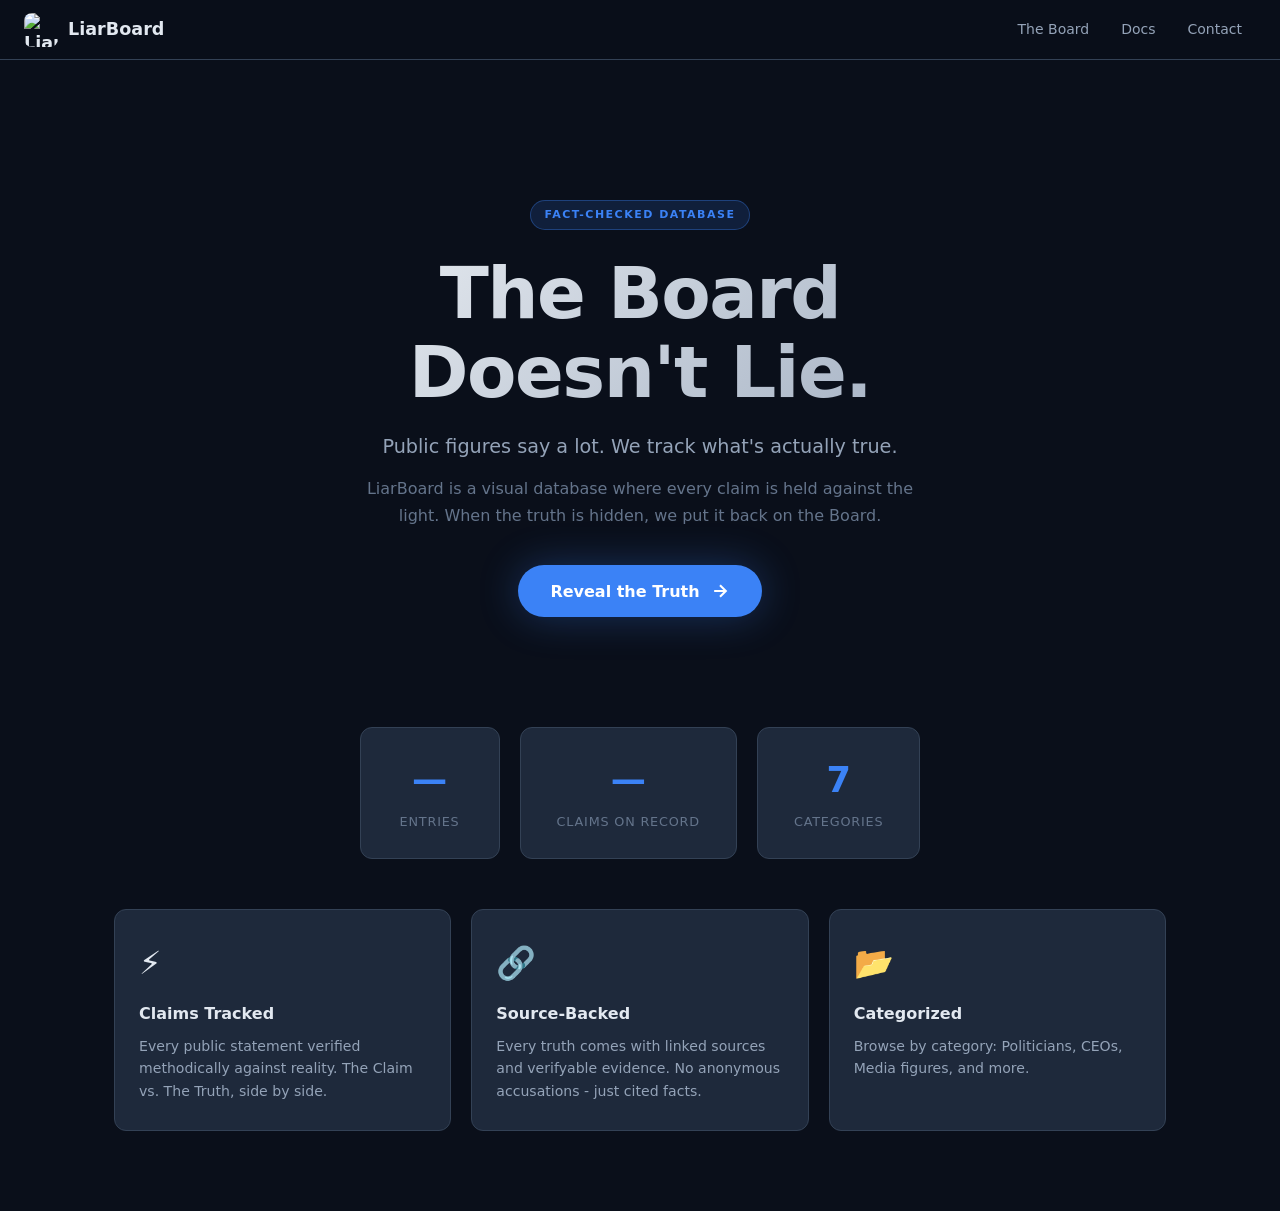
==== index.html @ 8bae12b0 "Fix email typo in contact page subtitle" ====
<!DOCTYPE html>
<html lang="en">
<head>
  <meta charset="UTF-8">
  <meta name="viewport" content="width=device-width, initial-scale=1.0">

  <!-- Primary SEO -->
  <title>LiarBoard | Public Figures, Tracked Claims</title>
  <meta name="description" content="Public figures say a lot; we track what's actually true. LiarBoard is a visual database where every claim is held against the light. When the truth is hidden, we put it back on the Board.">
  <meta name="keywords" content="LiarBoard, fact-check, claims, public figures, truth, debunked, verified">
  <meta name="author" content="LiarBoard">

  <!-- Open Graph -->
  <meta property="og:type" content="website">
  <meta property="og:url" content="https://liarboard.pages.dev">
  <meta property="og:title" content="LiarBoard | Public Figures, Tracked Claims">
  <meta property="og:description" content="Public figures say a lot; we track what's actually true. LiarBoard is a visual database where every claim is held against the light.">
  <meta property="og:image" content="https://wrtzeypczqoqnzgqiksx.supabase.co/storage/v1/object/public/IMAGES/anon.jpeg">

  <!-- Twitter -->
  <meta property="twitter:card" content="summary_large_image">
  <meta property="twitter:url" content="https://liarboard.pages.dev">
  <meta property="twitter:title" content="LiarBoard | Public Figures, Tracked Claims">
  <meta property="twitter:description" content="Public figures say a lot; we track what's actually true. When the truth is hidden, we put it back on the Board.">
  <meta property="twitter:image" content="https://wrtzeypczqoqnzgqiksx.supabase.co/storage/v1/object/public/IMAGES/anon.jpeg">

  <!-- Favicon -->
  <link rel="icon" type="image/jpeg" href="https://wrtzeypczqoqnzgqiksx.supabase.co/storage/v1/object/public/IMAGES/anon.jpeg">

  <!-- PWA manifest -->
  <link rel="manifest" href="/manifest.json">
  <meta name="theme-color" content="#0f172a">

  <!-- Preconnect to image CDN for faster loads -->
  <link rel="preconnect" href="https://wrtzeypczqoqnzgqiksx.supabase.co">

  <link rel="stylesheet" href="/styles/app.css">
</head>
<body>

  <!-- ── NAVBAR (always visible) ──────────────────────────────────────────── -->
  <nav class="navbar" id="navbar">
    <a href="#/" class="nav-logo" aria-label="LiarBoard home">
      <img src="https://wrtzeypczqoqnzgqiksx.supabase.co/storage/v1/object/public/IMAGES/anon.jpeg" alt="LiarBoard">
      <span>LiarBoard</span>
    </a>
    <div class="nav-links">
      <a href="#/board" class="nav-link">The Board</a>
      <a href="#/docs" class="nav-link">Docs</a>
      <a href="#/contact" class="nav-link">Contact</a>
    </div>
    <button class="nav-hamburger" id="navHamburger" aria-label="Menu">☰</button>
  </nav>

  <!-- Mobile nav drawer -->
  <div class="nav-drawer" id="navDrawer">
    <a href="#/board" class="drawer-link">The Board</a>
    <a href="#/docs" class="drawer-link">Docs</a>
    <a href="#/contact" class="drawer-link">Contact</a>
  </div>

  <!-- ── BREADCRUMB BAR (shown on board + category + person pages) ────────── -->
  <div class="breadcrumb-bar" id="breadcrumbBar" aria-label="Breadcrumb"></div>

  <!-- ── MAIN SPA VIEWPORT ────────────────────────────────────────────────── -->
  <main id="app"></main>

  <!-- ── PAGE TEMPLATES (hidden, cloned by router) ────────────────────────── -->

  <!-- LANDING PAGE -->
  <template id="tpl-landing">
    <section class="landing">
      <div class="landing-hero">
        <div class="landing-badge">FACT-CHECKED DATABASE</div>
        <h1 class="landing-title">The Board <br>Doesn't Lie.</h1>
        <p class="landing-sub">Public figures say a lot. We track what's actually true.</p>
        <p class="landing-desc">LiarBoard is a visual database where every claim is held against the light. When the truth is hidden, we put it back on the Board.</p>
        <button class="cta-btn" id="ctaReveal">
          <span>Reveal the Truth</span>
          <svg width="20" height="20" viewBox="0 0 24 24" fill="none" stroke="currentColor" stroke-width="2.5"><path d="M5 12h14M12 5l7 7-7 7"/></svg>
        </button>
      </div>
      <div class="landing-stats" id="landingStats">
        <div class="stat-card"><span class="stat-num" id="statTotal">—</span><span class="stat-label">Entries</span></div>
        <div class="stat-card"><span class="stat-num" id="statDebunked">—</span><span class="stat-label">Claims on Record</span></div>
        <div class="stat-card"><span class="stat-num" id="statClasses">7</span><span class="stat-label">Categories</span></div>
      </div>
      <div class="landing-features">
        <div class="feature-card">
          <div class="feature-icon">⚡</div>
          <h3>Claims Tracked</h3>
          <p>Every public statement verified methodically against reality. The Claim vs. The Truth, side by side.</p>
        </div>
        <div class="feature-card">
          <div class="feature-icon">🔗</div>
          <h3>Source-Backed</h3>
          <p>Every truth comes with linked sources and verifyable evidence. No anonymous accusations - just cited facts.</p>
        </div>
        <div class="feature-card">
          <div class="feature-icon">📂</div>
          <h3>Categorized</h3>
          <p>Browse by category: Politicians, CEOs, Media figures, and more.</p>
        </div>
      </div>
    </section>
  </template>

  <!-- BOARD (category picker) -->
  <template id="tpl-board">
    <section class="board-page">
      <header class="page-header">
        <h1>Choose a Category</h1>
        <p>Select a category to browse entries. Each category is loaded and cached independently to maximize performance and efficiency.</p>
      </header>
      <div class="category-grid" id="categoryGrid">
        <!-- Injected by router -->
      </div>
    </section>
  </template>

  <!-- CATEGORY LIST PAGE -->
  <template id="tpl-category">
    <section class="category-page">
      <header class="page-header">
        <h1 id="catPageTitle"></h1>
        <div class="cat-toolbar">
          <input type="text" id="catSearch" placeholder="Search by name…" aria-label="Search">
          <select id="catSort" aria-label="Sort order">
            <option value="newest">Newest Added</option>
            <option value="oldest">Oldest Added</option>
            <option value="lvlHigh">Highest Level</option>
            <option value="lvlLow">Lowest Level</option>
            <option value="mostDebunked">Most Debunked</option>
            <option value="recentCorrect">Recently Corrected</option>
          </select>
        </div>
      </header>
      <div class="people-list" id="peopleList"></div>
      <div id="loadMoreWrapper" style="text-align:center;padding:30px 0;display:none">
        <button class="load-more-btn" id="loadMoreBtn">Load More</button>
      </div>
    </section>
  </template>

  <!-- PERSON DETAIL PAGE -->
  <template id="tpl-person">
    <article class="person-page" id="personPage">
      <!-- Injected by router -->
    </article>
  </template>

  <!-- DOCS PAGE -->
  <template id="tpl-docs">
    <section class="docs-page">
      <h1 class="page-title">Documentation</h1>
      <p class="page-subtitle">Terms of Service, Privacy Policy, Roadmap, instructions, and other information for LiarBoard.</p>

      <details class="doc-section">
        <summary>Important Note</summary>
        <div class="doc-content">
          <p><strong>Current Status:</strong> LiarBoard is extremely new, currently in active development and is beta. Right now, there are not many entries on the Board | this will change soon. We are currently running on extremely limited resources. Although not likely, LiarBoard and it's resources could become unavailable at any time for any reason. If the site and/or it's resources become inactive please be understanding and know that we are working hard to fix it. During to the nature of our current development, information may be subject to change with/or without notification. Because we are extremely new and don't have loads of money and resources like large established sites or companies, any support you give us is invaluable. You can contact us any time at liarboard.buisness@gmail.com. If you have any suggestions, recommendations, reviews or any feedback please email us, it helps so much. While we are currently extremely small, we have plans to eventually track claims and truths of nearly every public figure and be a widely-known, reliable and accurate source of truth. You can also donate if you want to, and any amount would be super helpful to us. 
          <strong>Regards to public honesty:</strong>
          We don't track personal info. We, LiarBoard, also don't track users/visitors personal or public info. We believe everyone has a right to privacy/anonymity, but when making the decision to lie to large groups of people/public then that must be addressed. And so, anything a public figure says to the public that is false, is grounds to be added to the site. You can be private and even anonymous, or you can be public, there is really no in between.
          </p>
        </div>
      </details>

      <details class="doc-section">
        <summary>Policies and Standards</summary>
        <div class="doc-content">
          <p><strong>10Check Policy:</strong>
          Some people double check things, or triple check - some just don't even recheck. We at LiarBoard, however, are extremely methodical, precise, and above all, committed to always providing the absolute, unquestionable truth that is 100% accurate down to the finest detail. One of the many policies we follow to ensure these standards are met is our 10Check Policy. Henceforth, anywhere we, LiarBoard, specifically mention 10Check Policy was used during the creation, deletion, modification/alteration, and/or any other actions taken for any type of data/service, - is defined, unless otherwise stated, simply as a policy/standard to ensure accuracy by re-checking and re-verifying something a minimum of 10 times to ensure accuracy. Even if 10Check is not explicitly stated for something, we still verify and check everything that we post multiple times, and 10Check still could have been used even if not mentioned. 
          </p>

          <p><strong>Board Research Process:</strong>
          The Board Research Queue covers every one already in the database, as well as people that are being prepared to add. Anyone added to the Board Research Queue stays in it to continue being updated and added to over time. When researching, we gather up a large amount of public information regarding each person. We cross-reference a minimum of 5 reputable sources. Every little bit of information we gather, as well as all sources, etc, is 10Checked individually. This information is then organized by date, formatted, and then written up into a report that is then added to our database. You can then see a large list of false claims/lies each person has made that we have currently documented, along with the truth with more info being added to each person as we continue to audit people.</p>
        </div>
      </details>
      
      <details class="doc-section">
        <summary>How to Use</summary>
        <div class="doc-content">
          <p><strong>Browsing:</strong> From the Board, pick a category. Each category page shows all entries of people in that category. Click any entry to see full details - the claim, the verified truth, and all sources.</p>
          <p><strong>Sorting &amp; Searching:</strong> Use the search bar or sort options on any category page to narrow results. "Most Debunked" surfaces the most active fact-check entries.</p>
          <p><strong>Submission Requests:</strong> Use the Contact page to generate a formatted request to add or remove a person from the Board. Copy and email it to our admin at <strong>liarboard.buisness@gmail.com</strong>. Removals must include who you are, your relation to the subject, your reason, jurisdiction, and what authority you have, if any, to make such a request.</p>
          <p><strong>Note:</strong> All entries are reviewed manually and go through a rigourous researched process outlined in our Policies and Standards. Changes takes lots of time. Donors get priority placing for request reviews. Donors do not, however, get reduced research time taken for each person, as revealing the absolute and definite truth to the Board and all users is always placed at the highest standard and that standard cannot be reduced with money. Board Entry Data is reviewed carefully, and methodically, as well as 10Checked.</p>
        </div>
      </details>
      <details class="doc-section">
        <summary>Privacy &amp; Terms</summary>
        <div class="doc-content">
          <p><strong>Privacy Policy:</strong><br> LiarBoard does not store your personal data, cookies or IP for marketing or any other reason. Unless explicity stated for something unique, no user information whatsoever will be stored or viewable by anyone at LiarBoard. This does not cover individual affiliate sites or entities. Your public IP is tracked by our backend live (not stored) on Cloudflare's network (not viewable by anyone at LiarBoard), solely to enforce rate limits, protect our resources, and most importantly to ensure the experience of our legitimate visitors/user's is safe, private, secure, comfortable, facilitating, reliable, and accurately informative. We only store the public profile entry data visible to user's on the Board: names, bios, images, claims, truths, and sources. Removal requests and Add Requests are processed off site manually through email. During Email interactions, email providers or other entities, may have their own policies/handling that may differ from the way we like to do things, however, this is standard when sending and recieving email.</p><br>
          <p><strong>Terms of Service:</strong><br> By using this site, you agree to all Terms of Service set by us, LiarBoard. By using this site you also agree not to request entries with the intent to harass. Instead, the purpose of this site is simply to make sure people know what the truth is. All entries you request to be added or removed will be either approved or denied at our discretion. LiarBoard and affiliated entities are hereby voided from responsibility or penalty - legal, moral, ethical or otherwise. All entries serve the purpose of public honesty, and not harassment. We reserve the right to deny or remove any entry at our discretion.</p><br>
          <p>
          <strong>No Legal Authority:</strong><br>
          If a removal request is submitted by an entity or party with no legal authority or jurisdiction to initiate a requirement to remove, we may not remove the person or person's from the database if we believe the person or person's requested to be removed still has outstanding false claims that enough people are not aware of, or if we believe the request was submitted out of bias, negligence, ignorance, etc. If there is not legal authority for the request, we may still remove it out of respect though depending on if these factors are met: if we believe enough people are aware of the truth, the person did not make the false claim out of malice or with intent to harm, is in overall good standing as a public figure, and the data being retained is unnecessarily effecting the person or person's and/or there family's well being, safety, and/or livelyhood to an unnecessary extent. We do have morals, we know that everyone makes mistakes, and we understand that some people may even make a false claim unintentionally, therefore the purpose of information provided is not to harass or draw conclusions about a person, but simply to provide people with the undeniable and unbiased facts so that they do not believe something that is incorrect. We believe that making claims publicly i.e. to a large group of people does carry more weight though and an attempt, at least, should be made by the public individual to check the accuracy of what they're saying, and if they realize they made a false claim they should own it and just tell people they messed up, which is completely normal and it would be abnormal if someone didn't make mistakes. This is why they're must be a valid reason to remove someone from the Board.
          </p><br>
          <p>
          <strong>Entities/Parties holding Legal authority and jurisdiction:</strong><br>
           If a removal request or any other request is made by an entity/party containing/invoking legal credentials, authority, and/or threatening Legal ramifications, we are void from any legal penalties and/or any court-ordered penalty and do not wish to have such issues. If you are an entity/party with authority please just contact our administration at liarboard.buisness@gmail.com and we will do our absolute best to accommodate and take immediate action on any request you have, and make sure that you are provided with any information or resources that you may need. As stated before, our goal is not to harass or otherwise, but simply to speak the truth, nothing else. We do not wish to cause any legal issues, so please allow us to resolve any issues you may have without ramification to LiarBoard. You do not have to invoke any legal penalties on us, we conform to all applicable law and regulations, and if you, a legal entity or a party bearing a legal entity need us to make any changes just tell us and we will.</p>
        </div>
      </details>

      <details class="doc-section">
        <summary>Roadmap</summary>
        <div class="doc-content">
          <p>✅ Phase 1: Initial Board Launch</p>
          <p>✅ Phase 2: Image Carousel</p>
          <p>✅ Phase 3: Claim vs. Truth Toggle with Sources</p>
          <p>✅ Phase 4: Most Debunked / Recently Corrected Filters</p>
          <p>✅ Phase 5: SPA with Category Pages &amp; Person Detail Pages</p>
          <p>🔜 Phase 6: Full overall stat page of all different types of LiarBoard stats</p>
          <p>🔜 Phase 7: Full Transparent community chat service for everyone to see.</p>
          <p>🔜 Phase 8: System Upgrades</p>
          <p>🔜 Phase 9: Backend Optimizations</p>
          <p>🔜 Phase 10: General Improvements</p>
          <p>🔜 Phase 11: Massive Upgrades | included improvements/upgrades to be revealed closer to release time.</p>
        </div>
      </details>

      <details class="doc-section">
        <summary>Support the Project</summary>
        <div class="doc-content">
          <p>Keeping LiarBoard running takes time, money, and resources. If you find it useful, helpful, enjoy it, or would like to help reveal more truth to more users, consider donating, as we have very little resources to work with. We don't even have a built-in payment system yet - please email the admin to arrange donations, we apologize for this inconvenience and are working hard to fix it. Sharing the site is also a great way to help. Make sure to tell people about us, please! (:</p>
        </div>
      </details>
    </section>
  </template>

  <!-- CONTACT PAGE -->
  <template id="tpl-contact">
    <section class="contact-page">
      <h1 class="page-title">Contribute to the Board</h1>
      <p class="page-subtitle">Request adding or removing people from LiarBoard. Or email us directly at <strong>liarboard.buisness@gmail.com</strong>. You can email us using this email for any questions you have, etc, or otherwise. Do not hesitate to contact us for anything! We value our users and think of them more than just users. Users to us are more like guests or just people in our homes, therefore we will treat you as such, and to our best to help you with whatever you may need help with.</p>

      <details class="doc-section" open>
        <summary>Request New People To Add</summary>
        <div class="doc-content">
          <p>Enter full names of the people to request they be added. Max 50 characters each.</p>
          <div id="addListContainer">
            <div class="name-entry"><input type="text" placeholder="First and last name and, if necessary, provide middle" class="name-input" maxlength="50"></div>
          </div>
          <div class="btn-row">
            <button type="button" class="btn-outline" onclick="LB.contact.addInput('addListContainer')">+ Add Another</button>
            <button type="button" class="btn-green" onclick="LB.contact.generateList('ADD')">Generate Add Request</button>
          </div>
        </div>
      </details>

      <details class="doc-section">
        <summary>Request Person Removal</summary>
        <div class="doc-content">
          <p>Enter names to request removal from the Board.</p>
          <div id="removeListContainer">
            <div class="name-entry"><input type="text" placeholder="Full Name" class="name-input" maxlength="50"></div>
          </div>
          <div class="btn-row">
            <button type="button" class="btn-outline" onclick="LB.contact.addInput('removeListContainer')">+ Add Another</button>
            <button type="button" class="btn-red" onclick="LB.contact.generateList('REMOVE')">Generate Removal Request</button>
          </div>
        </div>
      </details>

      <div id="contactResult" style="display:none;margin-top:24px">
        <p>Copy this and email to: <strong>liarboard.business@gmail.com</strong></p>
        <textarea id="contactOutput" readonly class="output-box"></textarea>
        <button type="button" class="btn-outline" id="copyResultBtn" style="margin-top:12px">Copy to Clipboard</button>
      </div>
    </section>
  </template>

  <!-- 404 PAGE -->
  <template id="tpl-404">
    <section class="not-found">
      <h1>404</h1>
      <p>This page doesn't exist on the Board or there's been an error. If you believe there's been a mistake, please contact us.</p>
      <a href="#/" class="btn-primary">← Back to Home</a>
    </section>
  </template>

  <script src="/js/app.js"></script>
</body>
</html>
---- styles/app.css ----
/* ── Reset & Tokens ──────────────────────────────────────────────────────── */
*, *::before, *::after { box-sizing: border-box; margin: 0; padding: 0; }

:root {
  --bg:        #0a0f1a;
  --surface:   #0f172a;
  --card:      #1e293b;
  --border:    #334155;
  --border2:   #475569;
  --text:      #e2e8f0;
  --muted:     #94a3b8;
  --dim:       #64748b;
  --accent:    #3b82f6;
  --accent-h:  #2563eb;
  --danger:    #ef4444;
  --success:   #22c55e;
  --warn:      #f59e0b;
  --claim-bg:  rgba(127,29,29,0.18);
  --claim-bd:  #7f1d1d;
  --claim-tx:  #fca5a5;
  --truth-bg:  rgba(20,83,45,0.18);
  --truth-bd:  #14532d;
  --truth-tx:  #86efac;
  --navbar-h:  60px;
  --bc-h:      40px;
  --radius:    12px;
  --radius-sm: 8px;
  --shadow:    0 4px 24px rgba(0,0,0,0.4);
}

html { scroll-behavior: smooth; }

body {
  font-family: system-ui, -apple-system, 'Segoe UI', sans-serif;
  background: var(--bg);
  color: var(--text);
  line-height: 1.6;
  min-height: 100vh;
}

a { color: inherit; text-decoration: none; }
button { font-family: inherit; cursor: pointer; }
img { display: block; max-width: 100%; }

/* ── Navbar ──────────────────────────────────────────────────────────────── */
.navbar {
  position: fixed;
  top: 0; left: 0; right: 0;
  height: var(--navbar-h);
  background: rgba(10,15,26,0.95);
  backdrop-filter: blur(12px);
  border-bottom: 1px solid var(--border);
  display: flex;
  align-items: center;
  justify-content: space-between;
  padding: 0 24px;
  z-index: 1000;
}
.nav-logo {
  display: flex;
  align-items: center;
  gap: 10px;
  font-weight: 700;
  font-size: 1.1rem;
  color: var(--text);
}
.nav-logo img { height: 34px; width: 34px; border-radius: 8px; object-fit: cover; }
.nav-links { display: flex; gap: 4px; }
.nav-link {
  padding: 7px 14px;
  border-radius: var(--radius-sm);
  font-size: 14px;
  color: var(--muted);
  transition: color 0.2s, background 0.2s;
}
.nav-link:hover, .nav-link.active { color: var(--text); background: var(--card); }
.nav-hamburger {
  display: none;
  background: none;
  border: 1px solid var(--border);
  color: var(--text);
  padding: 6px 10px;
  border-radius: var(--radius-sm);
  font-size: 18px;
}

/* Mobile drawer */
.nav-drawer {
  display: none;
  position: fixed;
  top: var(--navbar-h);
  left: 0; right: 0;
  background: var(--surface);
  border-bottom: 1px solid var(--border);
  flex-direction: column;
  z-index: 999;
  transform: translateY(-100%);
  transition: transform 0.25s ease;
}
.nav-drawer.open { transform: translateY(0); }
.drawer-link {
  padding: 16px 24px;
  font-size: 15px;
  color: var(--muted);
  border-bottom: 1px solid var(--border);
  transition: color 0.2s, background 0.2s;
}
.drawer-link:hover { color: var(--text); background: var(--card); }

/* ── Breadcrumb ──────────────────────────────────────────────────────────── */
.breadcrumb-bar {
  position: fixed;
  top: var(--navbar-h);
  left: 0; right: 0;
  height: var(--bc-h);
  background: var(--surface);
  border-bottom: 1px solid var(--border);
  display: none;
  align-items: center;
  padding: 0 24px;
  gap: 6px;
  font-size: 13px;
  z-index: 998;
  overflow: hidden;
  white-space: nowrap;
}
.bc-link { color: var(--accent); transition: color 0.15s; }
.bc-link:hover { color: var(--accent-h); }
.bc-sep { color: var(--dim); }
.bc-current { color: var(--muted); overflow: hidden; text-overflow: ellipsis; }

/* ── Main content offset ─────────────────────────────────────────────────── */
#app {
  padding-top: var(--navbar-h);
  min-height: 100vh;
}
/* When breadcrumb is showing, push content down further */
.breadcrumb-bar[style*="block"] ~ #app,
.breadcrumb-bar:not([style*="none"]) ~ #app {
  /* JS adds class instead — see below */
}
body.has-bc #app { padding-top: calc(var(--navbar-h) + var(--bc-h)); }

/* ── Shared layout helpers ───────────────────────────────────────────────── */
.page-wrap {
  max-width: 1100px;
  margin: 0 auto;
  padding: 40px 24px 80px;
}
.page-header { text-align: center; margin-bottom: 40px; }
.page-header h1 { font-size: 2rem; margin-bottom: 8px; }
.page-header p  { color: var(--muted); }
.page-title    { font-size: 2rem; margin-bottom: 8px; color: var(--text); }
.page-subtitle { color: var(--muted); margin-bottom: 32px; }

/* ── Buttons ─────────────────────────────────────────────────────────────── */
.btn-primary {
  display: inline-flex; align-items: center; gap: 8px;
  background: var(--accent); color: #fff;
  border: none; padding: 12px 24px; border-radius: var(--radius-sm);
  font-size: 15px; font-weight: 600; transition: background 0.2s, transform 0.15s;
}
.btn-primary:hover { background: var(--accent-h); transform: translateY(-1px); }
.btn-outline {
  display: inline-block;
  background: transparent; color: var(--text);
  border: 1px solid var(--border2); padding: 10px 20px; border-radius: var(--radius-sm);
  font-size: 14px; font-weight: 600; transition: background 0.2s, border-color 0.2s;
}
.btn-outline:hover { background: var(--card); border-color: var(--text); }
.btn-green  { display:inline-block; background:var(--success); color:#fff; border:none; padding:10px 20px; border-radius:var(--radius-sm); font-size:14px; font-weight:600; cursor:pointer; transition:background 0.2s; }
.btn-green:hover  { background:#16a34a; }
.btn-red    { display:inline-block; background:var(--danger); color:#fff; border:none; padding:10px 20px; border-radius:var(--radius-sm); font-size:14px; font-weight:600; cursor:pointer; transition:background 0.2s; }
.btn-red:hover    { background:#dc2626; }

/* ── Loading / error / empty states ─────────────────────────────────────── */
.load-msg {
  text-align: center;
  padding: 60px 20px;
  color: var(--dim);
  font-size: 1rem;
}
.load-msg.error { color: var(--danger); }
.empty-state { text-align: center; padding: 60px 20px; color: var(--dim); }
.empty-state p { margin-bottom: 16px; }

/* ═══════════════════════════════════════════════════════════════════════════ */
/* LANDING PAGE                                                                 */
/* ═══════════════════════════════════════════════════════════════════════════ */
.landing { max-width: 1100px; margin: 0 auto; padding: 60px 24px 80px; }

.landing-hero {
  text-align: center;
  padding: 80px 20px 60px;
}
.landing-badge {
  display: inline-block;
  background: rgba(59,130,246,0.15);
  color: var(--accent);
  border: 1px solid rgba(59,130,246,0.35);
  font-size: 11px;
  font-weight: 700;
  letter-spacing: 1.5px;
  padding: 5px 14px;
  border-radius: 99px;
  margin-bottom: 24px;
  text-transform: uppercase;
}
.landing-title {
  font-size: clamp(2.6rem, 7vw, 4.5rem);
  font-weight: 800;
  line-height: 1.1;
  letter-spacing: -1.5px;
  margin-bottom: 20px;
  background: linear-gradient(135deg, #f8fafc 0%, #94a3b8 100%);
  -webkit-background-clip: text;
  -webkit-text-fill-color: transparent;
  background-clip: text;
}
.landing-sub {
  font-size: 1.2rem;
  color: var(--muted);
  margin-bottom: 12px;
}
.landing-desc {
  font-size: 1rem;
  color: var(--dim);
  max-width: 560px;
  margin: 0 auto 36px;
  line-height: 1.7;
}
.cta-btn {
  display: inline-flex;
  align-items: center;
  gap: 10px;
  background: var(--accent);
  color: #fff;
  border: none;
  padding: 16px 32px;
  border-radius: 999px;
  font-size: 1rem;
  font-weight: 700;
  cursor: pointer;
  transition: background 0.2s, transform 0.2s, box-shadow 0.2s;
  box-shadow: 0 0 40px rgba(59,130,246,0.3);
}
.cta-btn:hover {
  background: var(--accent-h);
  transform: translateY(-2px);
  box-shadow: 0 0 60px rgba(59,130,246,0.5);
}

.landing-stats {
  display: flex;
  justify-content: center;
  gap: 20px;
  flex-wrap: wrap;
  margin: 50px 0;
}
.stat-card {
  background: var(--card);
  border: 1px solid var(--border);
  border-radius: var(--radius);
  padding: 24px 36px;
  text-align: center;
  min-width: 140px;
}
.stat-num  { display: block; font-size: 2.2rem; font-weight: 800; color: var(--accent); }
.stat-label { font-size: 0.8rem; color: var(--dim); text-transform: uppercase; letter-spacing: 0.8px; margin-top: 4px; }

.landing-features {
  display: grid;
  grid-template-columns: repeat(auto-fit, minmax(240px, 1fr));
  gap: 20px;
  margin-top: 20px;
}
.feature-card {
  background: var(--card);
  border: 1px solid var(--border);
  border-radius: var(--radius);
  padding: 28px 24px;
}
.feature-icon { font-size: 2rem; margin-bottom: 12px; }
.feature-card h3 { font-size: 1rem; font-weight: 700; margin-bottom: 8px; }
.feature-card p  { font-size: 0.88rem; color: var(--muted); line-height: 1.6; }

/* ═══════════════════════════════════════════════════════════════════════════ */
/* BOARD (CATEGORY PICKER)                                                      */
/* ═══════════════════════════════════════════════════════════════════════════ */
.board-page {
  max-width: 1000px;
  margin: 0 auto;
  padding: 40px 24px 80px;
}
.category-grid {
  display: grid;
  grid-template-columns: repeat(auto-fill, minmax(220px, 1fr));
  gap: 16px;
}
.category-card {
  background: var(--card);
  border: 1px solid var(--border);
  border-radius: var(--radius);
  padding: 28px 22px;
  cursor: pointer;
  text-decoration: none;
  color: var(--text);
  transition: border-color 0.2s, transform 0.2s, box-shadow 0.2s;
  position: relative;
  display: block;
}
.category-card:hover {
  border-color: var(--accent);
  transform: translateY(-4px);
  box-shadow: 0 12px 30px rgba(0,0,0,0.3);
}
.cat-icon  { font-size: 2rem; margin-bottom: 10px; }
.cat-name  { font-size: 1.1rem; font-weight: 700; margin-bottom: 4px; }
.cat-desc  { font-size: 0.82rem; color: var(--muted); line-height: 1.5; margin-bottom: 12px; }
.cat-arrow { position: absolute; top: 50%; right: 20px; transform: translateY(-50%); color: var(--dim); font-size: 1.4rem; transition: right 0.2s, color 0.2s; }
.category-card:hover .cat-arrow { right: 14px; color: var(--accent); }

/* ═══════════════════════════════════════════════════════════════════════════ */
/* CATEGORY LIST PAGE                                                           */
/* ═══════════════════════════════════════════════════════════════════════════ */
.category-page {
  max-width: 860px;
  margin: 0 auto;
  padding: 36px 24px 80px;
}
.cat-toolbar {
  display: flex;
  gap: 10px;
  flex-wrap: wrap;
  margin-top: 16px;
  justify-content: center;
}
.cat-toolbar input,
.cat-toolbar select {
  background: var(--card);
  border: 1px solid var(--border2);
  color: var(--text);
  padding: 10px 14px;
  border-radius: var(--radius-sm);
  font-size: 14px;
  min-width: 160px;
  flex: 1;
}
.cat-toolbar input:focus,
.cat-toolbar select:focus { outline: none; border-color: var(--accent); }

/* Person row (list layout) */
.people-list { display: flex; flex-direction: column; gap: 12px; }

.person-row {
  display: flex;
  align-items: center;
  gap: 16px;
  background: var(--card);
  border: 1px solid var(--border);
  border-radius: var(--radius);
  padding: 14px 16px;
  text-decoration: none;
  color: var(--text);
  transition: border-color 0.2s, transform 0.15s, box-shadow 0.15s;
  cursor: pointer;
}
.person-row:hover {
  border-color: var(--accent);
  transform: translateX(4px);
  box-shadow: 0 4px 20px rgba(0,0,0,0.25);
}
.row-img {
  width: 70px;
  height: 70px;
  border-radius: 10px;
  object-fit: cover;
  flex-shrink: 0;
  background: var(--surface);
}
.row-info { flex: 1; min-width: 0; }
.row-name { font-size: 1rem; font-weight: 700; margin-bottom: 4px; white-space: nowrap; overflow: hidden; text-overflow: ellipsis; }
.row-meta { display: flex; flex-wrap: wrap; gap: 6px; align-items: center; margin-bottom: 4px; }
.row-class { font-size: 12px; color: var(--muted); }
.row-lvl   { font-size: 12px; color: var(--dim); border: 1px solid var(--border); padding: 1px 7px; border-radius: 99px; }
.claim-pill  { font-size: 11px; background: rgba(239,68,68,0.12); color: #f87171; border: 1px solid rgba(239,68,68,0.25); padding: 1px 8px; border-radius: 99px; font-weight: 600; }
.debunk-pill { font-size: 11px; background: rgba(245,158,11,0.12); color: #fbbf24; border: 1px solid rgba(245,158,11,0.25); padding: 1px 8px; border-radius: 99px; font-weight: 600; }
.row-bio  { font-size: 0.82rem; color: var(--muted); margin: 4px 0; overflow: hidden; display: -webkit-box; -webkit-line-clamp: 2; -webkit-box-orient: vertical; }
.row-date { font-size: 11px; color: var(--dim); margin-top: 2px; }
.row-arrow { color: var(--dim); font-size: 1.5rem; flex-shrink: 0; transition: color 0.2s; }
.person-row:hover .row-arrow { color: var(--accent); }

.load-more-btn {
  background: var(--card);
  color: var(--text);
  border: 1px solid var(--border2);
  padding: 12px 32px;
  border-radius: var(--radius-sm);
  font-size: 14px;
  font-weight: 600;
  cursor: pointer;
  transition: background 0.2s, border-color 0.2s;
}
.load-more-btn:hover { background: var(--border); border-color: var(--text); }

/* ═══════════════════════════════════════════════════════════════════════════ */
/* PERSON DETAIL PAGE                                                           */
/* ═══════════════════════════════════════════════════════════════════════════ */
.person-page {
  max-width: 900px;
  margin: 0 auto;
  padding: 36px 24px 80px;
}
.person-hero {
  display: grid;
  grid-template-columns: 420px 1fr;
  gap: 36px;
  margin-bottom: 40px;
  align-items: start;
}

/* Gallery */
.person-gallery { width: 100%; }
.gallery-main-wrap {
  position: relative;
  border-radius: var(--radius);
  overflow: hidden;
  background: var(--surface);
  aspect-ratio: 4/3;
}
.gallery-main {
  width: 100%;
  height: 100%;
  object-fit: cover;
  display: block;
}
.gal-btn {
  position: absolute;
  top: 50%;
  transform: translateY(-50%);
  background: rgba(0,0,0,0.65);
  color: #fff;
  border: 1px solid rgba(255,255,255,0.2);
  padding: 12px 10px;
  font-size: 18px;
  cursor: pointer;
  transition: background 0.2s;
  user-select: none;
  line-height: 1;
  z-index: 5;
}
.gal-btn:hover { background: rgba(0,0,0,0.9); }
.gal-prev { left: 0;  border-radius: 0 6px 6px 0; }
.gal-next { right: 0; border-radius: 6px 0 0 6px; }
.gal-counter {
  position: absolute;
  bottom: 10px; left: 50%;
  transform: translateX(-50%);
  background: rgba(0,0,0,0.72);
  color: #fff;
  padding: 3px 12px;
  border-radius: 20px;
  font-size: 12px;
  pointer-events: none;
  border: 1px solid rgba(255,255,255,0.15);
}
.gallery-thumbs {
  display: flex;
  gap: 8px;
  margin-top: 10px;
  flex-wrap: wrap;
}
.gallery-thumbs .thumb {
  width: 60px;
  height: 60px;
  border-radius: 8px;
  object-fit: cover;
  cursor: pointer;
  border: 2px solid transparent;
  transition: border-color 0.2s, opacity 0.2s;
  opacity: 0.65;
}
.gallery-thumbs .thumb:hover { opacity: 0.9; }
.gallery-thumbs .thumb.active { border-color: var(--accent); opacity: 1; }

/* Person header info */
.person-class-badge {
  display: inline-block;
  background: rgba(59,130,246,0.12);
  color: var(--accent);
  border: 1px solid rgba(59,130,246,0.3);
  font-size: 13px;
  font-weight: 600;
  padding: 4px 12px;
  border-radius: 99px;
  margin-bottom: 12px;
}
.person-name { font-size: 2rem; font-weight: 800; margin-bottom: 10px; letter-spacing: -0.5px; }
.person-meta-row { display: flex; gap: 10px; align-items: center; flex-wrap: wrap; margin-bottom: 8px; }
.person-lvl  { font-size: 13px; color: var(--muted); border: 1px solid var(--border); padding: 3px 10px; border-radius: 99px; }
.debunk-badge { font-size: 13px; background: rgba(245,158,11,0.12); color: #fbbf24; border: 1px solid rgba(245,158,11,0.25); padding: 3px 10px; border-radius: 99px; font-weight: 600; }
.person-dates { font-size: 12px; color: var(--dim); margin-bottom: 14px; display: flex; gap: 14px; flex-wrap: wrap; }
.person-bio { font-size: 0.95rem; color: var(--muted); line-height: 1.7; }

/* Claim / Truth section */
.claim-truth-section {
  border: 1px solid var(--border);
  border-radius: var(--radius);
  overflow: hidden;
  margin-bottom: 32px;
}
.ct-tabs { display: flex; }
.ct-tab {
  flex: 1;
  padding: 14px 10px;
  border: none;
  cursor: pointer;
  font-size: 14px;
  font-weight: 700;
  background: var(--card);
  color: var(--dim);
  transition: background 0.18s, color 0.18s;
}
.ct-tab:hover:not(.active) { background: var(--border); color: var(--text); }
#claimTab.active { background: var(--claim-bd); color: var(--claim-tx); }
#truthTab.active { background: var(--truth-bd); color: var(--truth-tx); }

.ct-panel { padding: 24px; }
.claim-panel { background: var(--claim-bg); border-top: 1px solid var(--claim-bd); color: var(--claim-tx); }
.truth-panel { background: var(--truth-bg); border-top: 1px solid var(--truth-bd); color: var(--truth-tx); }
.ct-label { font-size: 10px; font-weight: 700; text-transform: uppercase; letter-spacing: 1.5px; opacity: 0.7; margin-bottom: 10px; }
.ct-panel p { font-size: 1rem; line-height: 1.7; }

/* Sources */
.sources-block { margin-top: 20px; padding-top: 20px; border-top: 1px solid rgba(255,255,255,0.08); }
.sources-title { font-size: 12px; font-weight: 700; text-transform: uppercase; letter-spacing: 1px; opacity: 0.7; margin-bottom: 10px; }
.sources-links { display: flex; flex-wrap: wrap; gap: 8px; }
.source-link {
  display: inline-block;
  background: rgba(255,255,255,0.07);
  color: #60a5fa;
  text-decoration: none;
  padding: 5px 12px;
  border-radius: var(--radius-sm);
  font-size: 13px;
  border: 1px solid var(--border);
  transition: background 0.18s;
}
.source-link:hover { background: var(--border); color: #93c5fd; }

.person-back-row { margin-top: 32px; padding-top: 24px; border-top: 1px solid var(--border); }

/* ═══════════════════════════════════════════════════════════════════════════ */
/* DOCS / CONTACT                                                               */
/* ═══════════════════════════════════════════════════════════════════════════ */
.docs-page, .contact-page {
  max-width: 760px;
  margin: 0 auto;
  padding: 40px 24px 80px;
}
.doc-section {
  background: var(--card);
  border: 1px solid var(--border);
  border-radius: var(--radius);
  margin-bottom: 14px;
  overflow: hidden;
}
.doc-section summary {
  padding: 18px 22px;
  font-size: 1rem;
  font-weight: 700;
  color: var(--text);
  cursor: pointer;
  list-style: none;
  background: var(--surface);
  transition: background 0.18s;
  display: flex;
  align-items: center;
  justify-content: space-between;
}
.doc-section summary::after { content: "›"; font-size: 1.3rem; color: var(--dim); transition: transform 0.2s; }
.doc-section[open] summary::after { transform: rotate(90deg); }
.doc-section summary:hover { background: var(--card); }
.doc-content {
  padding: 20px 22px;
  border-top: 1px solid var(--border);
  display: flex;
  flex-direction: column;
  gap: 12px;
}
.doc-content p { font-size: 0.93rem; color: var(--muted); line-height: 1.7; }
.doc-content strong { color: var(--text); }

/* Contact form elements */
.name-entry { margin-bottom: 10px; }
.name-input {
  width: 100%;
  max-width: 480px;
  background: var(--surface);
  border: 1px solid var(--border2);
  color: var(--text);
  padding: 10px 14px;
  border-radius: var(--radius-sm);
  font-size: 15px;
}
.name-input:focus { outline: none; border-color: var(--accent); }
.btn-row { display: flex; gap: 10px; flex-wrap: wrap; margin-top: 14px; }
.output-box {
  width: 100%;
  height: 140px;
  background: #000;
  color: #00ff88;
  border: 1px solid var(--border);
  border-radius: var(--radius-sm);
  padding: 14px;
  font-family: monospace;
  font-size: 13px;
  resize: none;
}

/* ═══════════════════════════════════════════════════════════════════════════ */
/* 404 PAGE                                                                     */
/* ═══════════════════════════════════════════════════════════════════════════ */
.not-found {
  text-align: center;
  padding: 100px 24px;
}
.not-found h1 { font-size: 6rem; font-weight: 800; color: var(--dim); margin-bottom: 12px; }
.not-found p  { color: var(--muted); margin-bottom: 24px; }

/* ═══════════════════════════════════════════════════════════════════════════ */
/* RESPONSIVE                                                                   */
/* ═══════════════════════════════════════════════════════════════════════════ */
@media (max-width: 860px) {
  .person-hero { grid-template-columns: 1fr; }
  .gallery-main-wrap { max-height: 320px; }
}
@media (max-width: 680px) {
  .nav-links { display: none; }
  .nav-hamburger { display: block; }
  .nav-drawer { display: flex; }
  .landing-hero { padding: 50px 10px 40px; }
  .landing-stats { gap: 12px; }
  .stat-card { padding: 16px 22px; min-width: 110px; }
  .category-grid { grid-template-columns: 1fr 1fr; }
  .person-row { gap: 12px; }
  .row-img { width: 56px; height: 56px; }
  .person-name { font-size: 1.5rem; }
}
@media (max-width: 420px) {
  .category-grid { grid-template-columns: 1fr; }
  .cat-toolbar { flex-direction: column; }
  .person-page, .category-page, .board-page { padding-left: 14px; padding-right: 14px; }
  .stat-num { font-size: 1.7rem; }
}
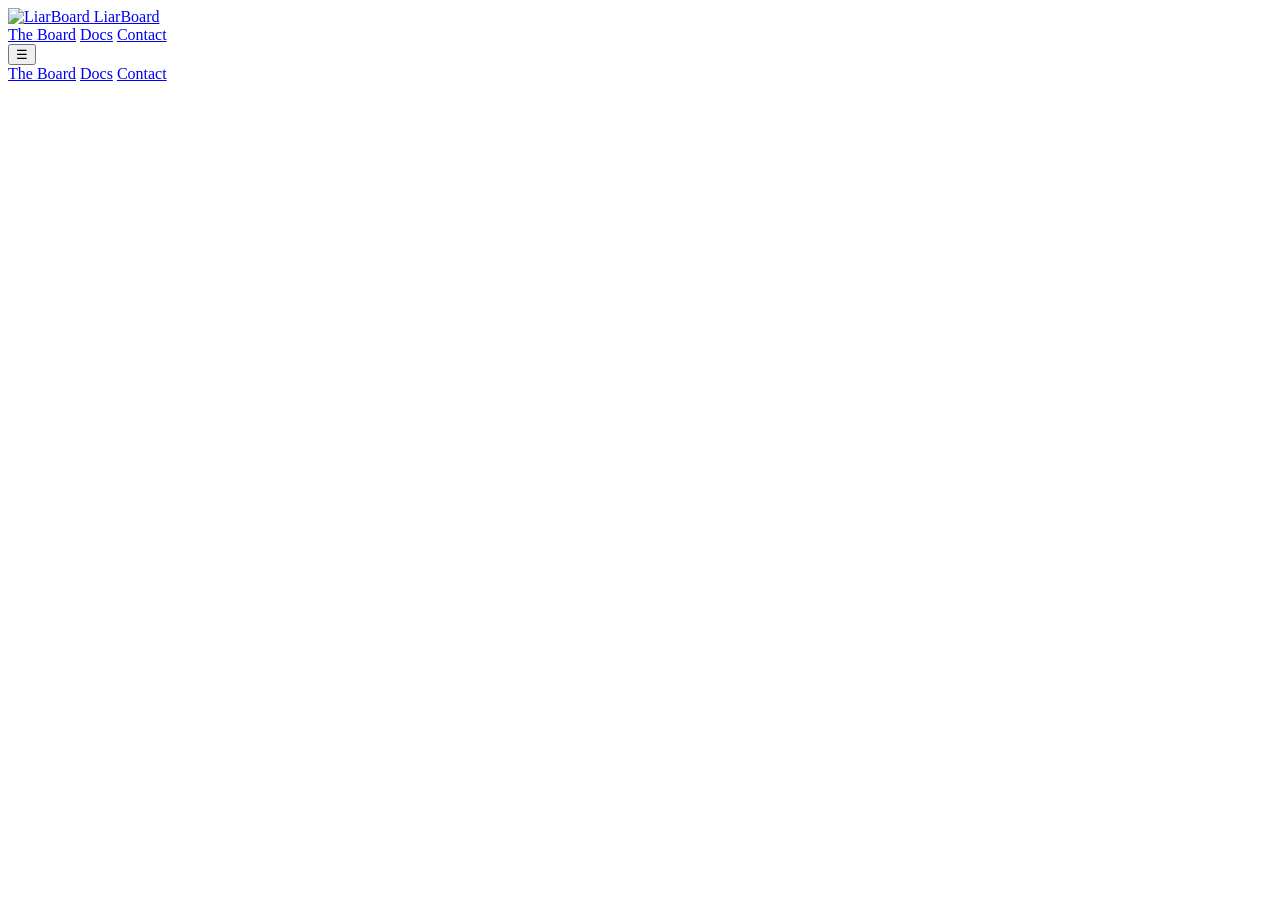
==== commit 5a8e3d8b: "Add files via upload" ====
--- a/index.html
+++ b/index.html
@@ -262,7 +262,7 @@
       </details>
 
       <div id="contactResult" style="display:none;margin-top:24px">
-        <p>Copy this and email to: <strong>liarboard.business@gmail.com</strong></p>
+        <p>Copy this and email to: <strong>liarboard.buisness@gmail.com</strong></p>
         <textarea id="contactOutput" readonly class="output-box"></textarea>
         <button type="button" class="btn-outline" id="copyResultBtn" style="margin-top:12px">Copy to Clipboard</button>
       </div>
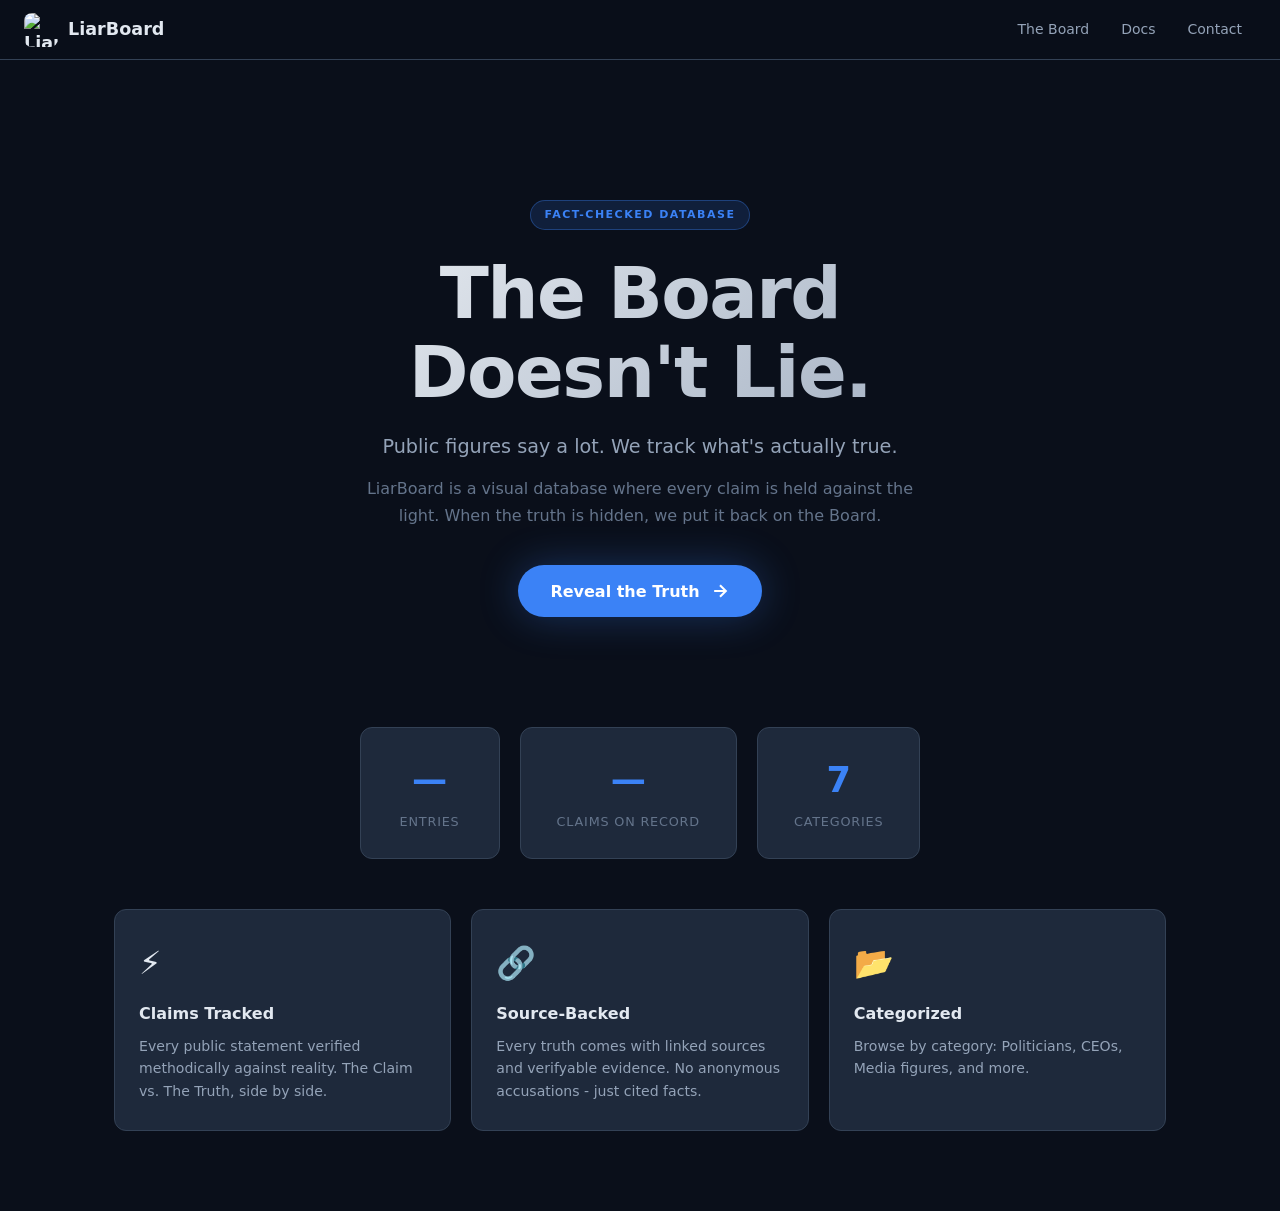
==== commit bb076532: "Update index.html" ====
--- a/index.html
+++ b/index.html
@@ -182,7 +182,7 @@
         <div class="doc-content">
           <p><strong>Browsing:</strong> From the Board, pick a category. Each category page shows all entries of people in that category. Click any entry to see full details - the claim, the verified truth, and all sources.</p>
           <p><strong>Sorting &amp; Searching:</strong> Use the search bar or sort options on any category page to narrow results. "Most Debunked" surfaces the most active fact-check entries.</p>
-          <p><strong>Submission Requests:</strong> Use the Contact page to generate a formatted request to add or remove a person from the Board. Copy and email it to our admin at <strong>liarboard.buisness@gmail.com</strong>. Removals must include who you are, your relation to the subject, your reason, jurisdiction, and what authority you have, if any, to make such a request.</p>
+          <p><strong>Submission Requests:</strong> Use the Contact page to generate a formatted request to add or remove a person from the Board. Copy and email it to our admin at <strong>liarboard.business@gmail.com</strong>. Removals must include who you are, your relation to the subject, your reason, jurisdiction, and what authority you have, if any, to make such a request.</p>
           <p><strong>Note:</strong> All entries are reviewed manually and go through a rigourous researched process outlined in our Policies and Standards. Changes takes lots of time. Donors get priority placing for request reviews. Donors do not, however, get reduced research time taken for each person, as revealing the absolute and definite truth to the Board and all users is always placed at the highest standard and that standard cannot be reduced with money. Board Entry Data is reviewed carefully, and methodically, as well as 10Checked.</p>
         </div>
       </details>
@@ -197,7 +197,7 @@
           </p><br>
           <p>
           <strong>Entities/Parties holding Legal authority and jurisdiction:</strong><br>
-           If a removal request or any other request is made by an entity/party containing/invoking legal credentials, authority, and/or threatening Legal ramifications, we are void from any legal penalties and/or any court-ordered penalty and do not wish to have such issues. If you are an entity/party with authority please just contact our administration at liarboard.buisness@gmail.com and we will do our absolute best to accommodate and take immediate action on any request you have, and make sure that you are provided with any information or resources that you may need. As stated before, our goal is not to harass or otherwise, but simply to speak the truth, nothing else. We do not wish to cause any legal issues, so please allow us to resolve any issues you may have without ramification to LiarBoard. You do not have to invoke any legal penalties on us, we conform to all applicable law and regulations, and if you, a legal entity or a party bearing a legal entity need us to make any changes just tell us and we will.</p>
+           If a removal request or any other request is made by an entity/party containing/invoking legal credentials, authority, and/or threatening Legal ramifications, we are void from any legal penalties and/or any court-ordered penalty and do not wish to have such issues. If you are an entity/party with authority please just contact our administration at liarboard.business@gmail.com and we will do our absolute best to accommodate and take immediate action on any request you have, and make sure that you are provided with any information or resources that you may need. As stated before, our goal is not to harass or otherwise, but simply to speak the truth, nothing else. We do not wish to cause any legal issues, so please allow us to resolve any issues you may have without ramification to LiarBoard. You do not have to invoke any legal penalties on us, we conform to all applicable law and regulations, and if you, a legal entity or a party bearing a legal entity need us to make any changes just tell us and we will.</p>
         </div>
       </details>
 
@@ -231,7 +231,7 @@
   <template id="tpl-contact">
     <section class="contact-page">
       <h1 class="page-title">Contribute to the Board</h1>
-      <p class="page-subtitle">Request adding or removing people from LiarBoard. Or email us directly at <strong>liarboard.buisness@gmail.com</strong>. You can email us using this email for any questions you have, etc, or otherwise. Do not hesitate to contact us for anything! We value our users and think of them more than just users. Users to us are more like guests or just people in our homes, therefore we will treat you as such, and to our best to help you with whatever you may need help with.</p>
+      <p class="page-subtitle">Request adding or removing people from LiarBoard. Or email us directly at <strong>liarboard.business@gmail.com</strong>. You can email us using this email for any questions you have, etc, or otherwise. Do not hesitate to contact us for anything! We value our users and think of them more than just users. Users to us are more like guests or just people in our homes, therefore we will treat you as such, and to our best to help you with whatever you may need help with.</p>
 
       <details class="doc-section" open>
         <summary>Request New People To Add</summary>
@@ -262,7 +262,7 @@
       </details>
 
       <div id="contactResult" style="display:none;margin-top:24px">
-        <p>Copy this and email to: <strong>liarboard.buisness@gmail.com</strong></p>
+        <p>Copy this and email to: <strong>liarboard.business@gmail.com</strong></p>
         <textarea id="contactOutput" readonly class="output-box"></textarea>
         <button type="button" class="btn-outline" id="copyResultBtn" style="margin-top:12px">Copy to Clipboard</button>
       </div>
--- a/styles/app.css
+++ b/styles/app.css
@@ -0,0 +1,720 @@
+/* ── Reset & Tokens ──────────────────────────────────────────────────────── */
+*, *::before, *::after { box-sizing: border-box; margin: 0; padding: 0; }
+
+:root {
+  --bg:        #0a0f1a;
+  --surface:   #0f172a;
+  --card:      #1e293b;
+  --border:    #334155;
+  --border2:   #475569;
+  --text:      #e2e8f0;
+  --muted:     #94a3b8;
+  --dim:       #64748b;
+  --accent:    #3b82f6;
+  --accent-h:  #2563eb;
+  --danger:    #ef4444;
+  --success:   #22c55e;
+  --warn:      #f59e0b;
+  --claim-bg:  rgba(127,29,29,0.18);
+  --claim-bd:  #7f1d1d;
+  --claim-tx:  #fca5a5;
+  --truth-bg:  rgba(20,83,45,0.18);
+  --truth-bd:  #14532d;
+  --truth-tx:  #86efac;
+  --navbar-h:  60px;
+  --bc-h:      40px;
+  --radius:    12px;
+  --radius-sm: 8px;
+  --shadow:    0 4px 24px rgba(0,0,0,0.4);
+}
+
+html { scroll-behavior: smooth; }
+
+body {
+  font-family: system-ui, -apple-system, 'Segoe UI', sans-serif;
+  background: var(--bg);
+  color: var(--text);
+  line-height: 1.6;
+  min-height: 100vh;
+}
+
+a { color: inherit; text-decoration: none; }
+button { font-family: inherit; cursor: pointer; }
+img { display: block; max-width: 100%; }
+
+/* ── Navbar ──────────────────────────────────────────────────────────────── */
+.navbar {
+  position: fixed;
+  top: 0; left: 0; right: 0;
+  height: var(--navbar-h);
+  background: rgba(10,15,26,0.95);
+  backdrop-filter: blur(12px);
+  border-bottom: 1px solid var(--border);
+  display: flex;
+  align-items: center;
+  justify-content: space-between;
+  padding: 0 24px;
+  z-index: 1000;
+}
+.nav-logo {
+  display: flex;
+  align-items: center;
+  gap: 10px;
+  font-weight: 700;
+  font-size: 1.1rem;
+  color: var(--text);
+}
+.nav-logo img { height: 34px; width: 34px; border-radius: 8px; object-fit: cover; }
+.nav-links { display: flex; gap: 4px; }
+.nav-link {
+  padding: 7px 14px;
+  border-radius: var(--radius-sm);
+  font-size: 14px;
+  color: var(--muted);
+  transition: color 0.2s, background 0.2s;
+}
+.nav-link:hover, .nav-link.active { color: var(--text); background: var(--card); }
+.nav-hamburger {
+  display: none;
+  background: none;
+  border: 1px solid var(--border);
+  color: var(--text);
+  padding: 6px 10px;
+  border-radius: var(--radius-sm);
+  font-size: 18px;
+}
+
+/* Mobile drawer */
+.nav-drawer {
+  display: none;
+  position: fixed;
+  top: var(--navbar-h);
+  left: 0; right: 0;
+  background: var(--surface);
+  border-bottom: 1px solid var(--border);
+  flex-direction: column;
+  z-index: 999;
+  transform: translateY(-100%);
+  transition: transform 0.25s ease;
+}
+.nav-drawer.open { transform: translateY(0); }
+.drawer-link {
+  padding: 16px 24px;
+  font-size: 15px;
+  color: var(--muted);
+  border-bottom: 1px solid var(--border);
+  transition: color 0.2s, background 0.2s;
+}
+.drawer-link:hover { color: var(--text); background: var(--card); }
+
+/* ── Breadcrumb ──────────────────────────────────────────────────────────── */
+.breadcrumb-bar {
+  position: fixed;
+  top: var(--navbar-h);
+  left: 0; right: 0;
+  height: var(--bc-h);
+  background: var(--surface);
+  border-bottom: 1px solid var(--border);
+  display: none;
+  align-items: center;
+  padding: 0 24px;
+  gap: 6px;
+  font-size: 13px;
+  z-index: 998;
+  overflow: hidden;
+  white-space: nowrap;
+}
+.bc-link { color: var(--accent); transition: color 0.15s; }
+.bc-link:hover { color: var(--accent-h); }
+.bc-sep { color: var(--dim); }
+.bc-current { color: var(--muted); overflow: hidden; text-overflow: ellipsis; }
+
+/* ── Main content offset ─────────────────────────────────────────────────── */
+#app {
+  padding-top: var(--navbar-h);
+  min-height: 100vh;
+}
+/* When breadcrumb is showing, push content down further */
+.breadcrumb-bar[style*="block"] ~ #app,
+.breadcrumb-bar:not([style*="none"]) ~ #app {
+  /* JS adds class instead — see below */
+}
+body.has-bc #app { padding-top: calc(var(--navbar-h) + var(--bc-h)); }
+
+/* ── Shared layout helpers ───────────────────────────────────────────────── */
+.page-wrap {
+  max-width: 1100px;
+  margin: 0 auto;
+  padding: 40px 24px 80px;
+}
+.page-header { text-align: center; margin-bottom: 40px; }
+.page-header h1 { font-size: 2rem; margin-bottom: 8px; }
+.page-header p  { color: var(--muted); }
+.page-title    { font-size: 2rem; margin-bottom: 8px; color: var(--text); }
+.page-subtitle { color: var(--muted); margin-bottom: 32px; }
+
+/* ── Buttons ─────────────────────────────────────────────────────────────── */
+.btn-primary {
+  display: inline-flex; align-items: center; gap: 8px;
+  background: var(--accent); color: #fff;
+  border: none; padding: 12px 24px; border-radius: var(--radius-sm);
+  font-size: 15px; font-weight: 600; transition: background 0.2s, transform 0.15s;
+}
+.btn-primary:hover { background: var(--accent-h); transform: translateY(-1px); }
+.btn-outline {
+  display: inline-block;
+  background: transparent; color: var(--text);
+  border: 1px solid var(--border2); padding: 10px 20px; border-radius: var(--radius-sm);
+  font-size: 14px; font-weight: 600; transition: background 0.2s, border-color 0.2s;
+}
+.btn-outline:hover { background: var(--card); border-color: var(--text); }
+.btn-green  { display:inline-block; background:var(--success); color:#fff; border:none; padding:10px 20px; border-radius:var(--radius-sm); font-size:14px; font-weight:600; cursor:pointer; transition:background 0.2s; }
+.btn-green:hover  { background:#16a34a; }
+.btn-red    { display:inline-block; background:var(--danger); color:#fff; border:none; padding:10px 20px; border-radius:var(--radius-sm); font-size:14px; font-weight:600; cursor:pointer; transition:background 0.2s; }
+.btn-red:hover    { background:#dc2626; }
+
+/* ── Loading / error / empty states ─────────────────────────────────────── */
+.load-msg {
+  text-align: center;
+  padding: 60px 20px;
+  color: var(--dim);
+  font-size: 1rem;
+}
+.load-msg.error { color: var(--danger); }
+.empty-state { text-align: center; padding: 60px 20px; color: var(--dim); }
+.empty-state p { margin-bottom: 16px; }
+
+/* ═══════════════════════════════════════════════════════════════════════════ */
+/* LANDING PAGE                                                                 */
+/* ═══════════════════════════════════════════════════════════════════════════ */
+.landing { max-width: 1100px; margin: 0 auto; padding: 60px 24px 80px; }
+
+.landing-hero {
+  text-align: center;
+  padding: 80px 20px 60px;
+}
+.landing-badge {
+  display: inline-block;
+  background: rgba(59,130,246,0.15);
+  color: var(--accent);
+  border: 1px solid rgba(59,130,246,0.35);
+  font-size: 11px;
+  font-weight: 700;
+  letter-spacing: 1.5px;
+  padding: 5px 14px;
+  border-radius: 99px;
+  margin-bottom: 24px;
+  text-transform: uppercase;
+}
+.landing-title {
+  font-size: clamp(2.6rem, 7vw, 4.5rem);
+  font-weight: 800;
+  line-height: 1.1;
+  letter-spacing: -1.5px;
+  margin-bottom: 20px;
+  background: linear-gradient(135deg, #f8fafc 0%, #94a3b8 100%);
+  -webkit-background-clip: text;
+  -webkit-text-fill-color: transparent;
+  background-clip: text;
+}
+.landing-sub {
+  font-size: 1.2rem;
+  color: var(--muted);
+  margin-bottom: 12px;
+}
+.landing-desc {
+  font-size: 1rem;
+  color: var(--dim);
+  max-width: 560px;
+  margin: 0 auto 36px;
+  line-height: 1.7;
+}
+.cta-btn {
+  display: inline-flex;
+  align-items: center;
+  gap: 10px;
+  background: var(--accent);
+  color: #fff;
+  border: none;
+  padding: 16px 32px;
+  border-radius: 999px;
+  font-size: 1rem;
+  font-weight: 700;
+  cursor: pointer;
+  transition: background 0.2s, transform 0.2s, box-shadow 0.2s;
+  box-shadow: 0 0 40px rgba(59,130,246,0.3);
+}
+.cta-btn:hover {
+  background: var(--accent-h);
+  transform: translateY(-2px);
+  box-shadow: 0 0 60px rgba(59,130,246,0.5);
+}
+
+.landing-stats {
+  display: flex;
+  justify-content: center;
+  gap: 20px;
+  flex-wrap: wrap;
+  margin: 50px 0;
+}
+.stat-card {
+  background: var(--card);
+  border: 1px solid var(--border);
+  border-radius: var(--radius);
+  padding: 24px 36px;
+  text-align: center;
+  min-width: 140px;
+}
+.stat-num  { display: block; font-size: 2.2rem; font-weight: 800; color: var(--accent); }
+.stat-label { font-size: 0.8rem; color: var(--dim); text-transform: uppercase; letter-spacing: 0.8px; margin-top: 4px; }
+
+.landing-features {
+  display: grid;
+  grid-template-columns: repeat(auto-fit, minmax(240px, 1fr));
+  gap: 20px;
+  margin-top: 20px;
+}
+.feature-card {
+  background: var(--card);
+  border: 1px solid var(--border);
+  border-radius: var(--radius);
+  padding: 28px 24px;
+}
+.feature-icon { font-size: 2rem; margin-bottom: 12px; }
+.feature-card h3 { font-size: 1rem; font-weight: 700; margin-bottom: 8px; }
+.feature-card p  { font-size: 0.88rem; color: var(--muted); line-height: 1.6; }
+
+/* ═══════════════════════════════════════════════════════════════════════════ */
+/* BOARD (CATEGORY PICKER)                                                      */
+/* ═══════════════════════════════════════════════════════════════════════════ */
+.board-page {
+  max-width: 1000px;
+  margin: 0 auto;
+  padding: 40px 24px 80px;
+}
+.category-grid {
+  display: grid;
+  grid-template-columns: repeat(auto-fill, minmax(220px, 1fr));
+  gap: 16px;
+}
+.category-card {
+  background: var(--card);
+  border: 1px solid var(--border);
+  border-radius: var(--radius);
+  padding: 28px 22px;
+  cursor: pointer;
+  text-decoration: none;
+  color: var(--text);
+  transition: border-color 0.2s, transform 0.2s, box-shadow 0.2s;
+  position: relative;
+  display: block;
+}
+.category-card:hover {
+  border-color: var(--accent);
+  transform: translateY(-4px);
+  box-shadow: 0 12px 30px rgba(0,0,0,0.3);
+}
+.cat-icon  { font-size: 2rem; margin-bottom: 10px; }
+.cat-name  { font-size: 1.1rem; font-weight: 700; margin-bottom: 4px; }
+.cat-desc  { font-size: 0.82rem; color: var(--muted); line-height: 1.5; margin-bottom: 12px; }
+.cat-arrow { position: absolute; top: 50%; right: 20px; transform: translateY(-50%); color: var(--dim); font-size: 1.4rem; transition: right 0.2s, color 0.2s; }
+.category-card:hover .cat-arrow { right: 14px; color: var(--accent); }
+
+/* ═══════════════════════════════════════════════════════════════════════════ */
+/* CATEGORY LIST PAGE                                                           */
+/* ═══════════════════════════════════════════════════════════════════════════ */
+.category-page {
+  max-width: 860px;
+  margin: 0 auto;
+  padding: 36px 24px 80px;
+}
+.cat-toolbar {
+  display: flex;
+  gap: 10px;
+  flex-wrap: wrap;
+  margin-top: 16px;
+  justify-content: center;
+}
+.cat-toolbar input,
+.cat-toolbar select {
+  background: var(--card);
+  border: 1px solid var(--border2);
+  color: var(--text);
+  padding: 10px 14px;
+  border-radius: var(--radius-sm);
+  font-size: 14px;
+  min-width: 160px;
+  flex: 1;
+}
+.cat-toolbar input:focus,
+.cat-toolbar select:focus { outline: none; border-color: var(--accent); }
+
+/* Person row (list layout) */
+.people-list { display: flex; flex-direction: column; gap: 12px; }
+
+.person-row {
+  display: flex;
+  align-items: center;
+  gap: 16px;
+  background: var(--card);
+  border: 1px solid var(--border);
+  border-radius: var(--radius);
+  padding: 14px 16px;
+  text-decoration: none;
+  color: var(--text);
+  transition: border-color 0.2s, transform 0.15s, box-shadow 0.15s;
+  cursor: pointer;
+}
+.person-row:hover {
+  border-color: var(--accent);
+  transform: translateX(4px);
+  box-shadow: 0 4px 20px rgba(0,0,0,0.25);
+}
+.row-img {
+  width: 70px;
+  height: 70px;
+  border-radius: 10px;
+  object-fit: cover;
+  flex-shrink: 0;
+  background: var(--surface);
+}
+.row-info { flex: 1; min-width: 0; }
+.row-name { font-size: 1rem; font-weight: 700; margin-bottom: 4px; white-space: nowrap; overflow: hidden; text-overflow: ellipsis; }
+.row-meta { display: flex; flex-wrap: wrap; gap: 6px; align-items: center; margin-bottom: 4px; }
+.row-class { font-size: 12px; color: var(--muted); }
+.row-lvl   { font-size: 12px; color: var(--dim); border: 1px solid var(--border); padding: 1px 7px; border-radius: 99px; }
+.claim-pill  { font-size: 11px; background: rgba(239,68,68,0.12); color: #f87171; border: 1px solid rgba(239,68,68,0.25); padding: 1px 8px; border-radius: 99px; font-weight: 600; }
+.debunk-pill { font-size: 11px; background: rgba(245,158,11,0.12); color: #fbbf24; border: 1px solid rgba(245,158,11,0.25); padding: 1px 8px; border-radius: 99px; font-weight: 600; }
+.row-bio  { font-size: 0.82rem; color: var(--muted); margin: 4px 0; overflow: hidden; display: -webkit-box; -webkit-line-clamp: 2; -webkit-box-orient: vertical; }
+.row-date { font-size: 11px; color: var(--dim); margin-top: 2px; }
+.row-arrow { color: var(--dim); font-size: 1.5rem; flex-shrink: 0; transition: color 0.2s; }
+.person-row:hover .row-arrow { color: var(--accent); }
+
+.load-more-btn {
+  background: var(--card);
+  color: var(--text);
+  border: 1px solid var(--border2);
+  padding: 12px 32px;
+  border-radius: var(--radius-sm);
+  font-size: 14px;
+  font-weight: 600;
+  cursor: pointer;
+  transition: background 0.2s, border-color 0.2s;
+}
+.load-more-btn:hover { background: var(--border); border-color: var(--text); }
+
+/* ═══════════════════════════════════════════════════════════════════════════ */
+/* PERSON DETAIL PAGE                                                           */
+/* ═══════════════════════════════════════════════════════════════════════════ */
+.person-page {
+  max-width: 900px;
+  margin: 0 auto;
+  padding: 36px 24px 80px;
+}
+.person-hero {
+  display: grid;
+  grid-template-columns: 420px 1fr;
+  gap: 36px;
+  margin-bottom: 40px;
+  align-items: start;
+}
+
+/* Gallery */
+.person-gallery { width: 100%; }
+.gallery-main-wrap {
+  position: relative;
+  border-radius: var(--radius);
+  overflow: hidden;
+  background: var(--surface);
+  aspect-ratio: 4/3;
+}
+.gallery-main {
+  width: 100%;
+  height: 100%;
+  object-fit: cover;
+  display: block;
+}
+.gal-btn {
+  position: absolute;
+  top: 50%;
+  transform: translateY(-50%);
+  background: rgba(0,0,0,0.65);
+  color: #fff;
+  border: 1px solid rgba(255,255,255,0.2);
+  padding: 12px 10px;
+  font-size: 18px;
+  cursor: pointer;
+  transition: background 0.2s;
+  user-select: none;
+  line-height: 1;
+  z-index: 5;
+}
+.gal-btn:hover { background: rgba(0,0,0,0.9); }
+.gal-prev { left: 0;  border-radius: 0 6px 6px 0; }
+.gal-next { right: 0; border-radius: 6px 0 0 6px; }
+.gal-counter {
+  position: absolute;
+  bottom: 10px; left: 50%;
+  transform: translateX(-50%);
+  background: rgba(0,0,0,0.72);
+  color: #fff;
+  padding: 3px 12px;
+  border-radius: 20px;
+  font-size: 12px;
+  pointer-events: none;
+  border: 1px solid rgba(255,255,255,0.15);
+}
+.gallery-thumbs {
+  display: flex;
+  gap: 8px;
+  margin-top: 10px;
+  flex-wrap: wrap;
+}
+.gallery-thumbs .thumb {
+  width: 60px;
+  height: 60px;
+  border-radius: 8px;
+  object-fit: cover;
+  cursor: pointer;
+  border: 2px solid transparent;
+  transition: border-color 0.2s, opacity 0.2s;
+  opacity: 0.65;
+}
+.gallery-thumbs .thumb:hover { opacity: 0.9; }
+.gallery-thumbs .thumb.active { border-color: var(--accent); opacity: 1; }
+
+/* Person header info */
+.person-class-badge {
+  display: inline-block;
+  background: rgba(59,130,246,0.12);
+  color: var(--accent);
+  border: 1px solid rgba(59,130,246,0.3);
+  font-size: 13px;
+  font-weight: 600;
+  padding: 4px 12px;
+  border-radius: 99px;
+  margin-bottom: 12px;
+}
+.person-name { font-size: 2rem; font-weight: 800; margin-bottom: 10px; letter-spacing: -0.5px; }
+.person-meta-row { display: flex; gap: 10px; align-items: center; flex-wrap: wrap; margin-bottom: 8px; }
+.person-lvl  { font-size: 13px; color: var(--muted); border: 1px solid var(--border); padding: 3px 10px; border-radius: 99px; }
+.debunk-badge { font-size: 13px; background: rgba(245,158,11,0.12); color: #fbbf24; border: 1px solid rgba(245,158,11,0.25); padding: 3px 10px; border-radius: 99px; font-weight: 600; }
+.person-dates { font-size: 12px; color: var(--dim); margin-bottom: 14px; display: flex; gap: 14px; flex-wrap: wrap; }
+.person-bio { font-size: 0.95rem; color: var(--muted); line-height: 1.7; }
+
+/* Claim / Truth section */
+.claim-truth-section {
+  border: 1px solid var(--border);
+  border-radius: var(--radius);
+  overflow: hidden;
+  margin-bottom: 32px;
+}
+.ct-tabs { display: flex; }
+.ct-tab {
+  flex: 1;
+  padding: 14px 10px;
+  border: none;
+  cursor: pointer;
+  font-size: 14px;
+  font-weight: 700;
+  background: var(--card);
+  color: var(--dim);
+  transition: background 0.18s, color 0.18s;
+}
+.ct-tab:hover:not(.active) { background: var(--border); color: var(--text); }
+#claimTab.active { background: var(--claim-bd); color: var(--claim-tx); }
+#truthTab.active { background: var(--truth-bd); color: var(--truth-tx); }
+
+.ct-panel { padding: 24px; }
+.claim-panel { background: var(--claim-bg); border-top: 1px solid var(--claim-bd); color: var(--claim-tx); }
+.truth-panel { background: var(--truth-bg); border-top: 1px solid var(--truth-bd); color: var(--truth-tx); }
+.ct-label { font-size: 10px; font-weight: 700; text-transform: uppercase; letter-spacing: 1.5px; opacity: 0.7; margin-bottom: 10px; }
+.ct-panel p { font-size: 1rem; line-height: 1.7; }
+
+/* Sources */
+.sources-block { margin-top: 20px; padding-top: 20px; border-top: 1px solid rgba(255,255,255,0.08); }
+.sources-title { font-size: 12px; font-weight: 700; text-transform: uppercase; letter-spacing: 1px; opacity: 0.7; margin-bottom: 10px; }
+.sources-links { display: flex; flex-wrap: wrap; gap: 8px; }
+.source-link {
+  display: inline-block;
+  background: rgba(255,255,255,0.07);
+  color: #60a5fa;
+  text-decoration: none;
+  padding: 5px 12px;
+  border-radius: var(--radius-sm);
+  font-size: 13px;
+  border: 1px solid var(--border);
+  transition: background 0.18s;
+}
+.source-link:hover { background: var(--border); color: #93c5fd; }
+
+.person-back-row { margin-top: 32px; padding-top: 24px; border-top: 1px solid var(--border); }
+
+/* ═══════════════════════════════════════════════════════════════════════════ */
+/* DOCS / CONTACT                                                               */
+/* ═══════════════════════════════════════════════════════════════════════════ */
+.docs-page, .contact-page {
+  max-width: 760px;
+  margin: 0 auto;
+  padding: 40px 24px 80px;
+}
+.doc-section {
+  background: var(--card);
+  border: 1px solid var(--border);
+  border-radius: var(--radius);
+  margin-bottom: 14px;
+  overflow: hidden;
+}
+.doc-section summary {
+  padding: 18px 22px;
+  font-size: 1rem;
+  font-weight: 700;
+  color: var(--text);
+  cursor: pointer;
+  list-style: none;
+  background: var(--surface);
+  transition: background 0.18s;
+  display: flex;
+  align-items: center;
+  justify-content: space-between;
+}
+.doc-section summary::after { content: "›"; font-size: 1.3rem; color: var(--dim); transition: transform 0.2s; }
+.doc-section[open] summary::after { transform: rotate(90deg); }
+.doc-section summary:hover { background: var(--card); }
+.doc-content {
+  padding: 20px 22px;
+  border-top: 1px solid var(--border);
+  display: flex;
+  flex-direction: column;
+  gap: 12px;
+}
+.doc-content p { font-size: 0.93rem; color: var(--muted); line-height: 1.7; }
+.doc-content strong { color: var(--text); }
+
+/* Contact form elements */
+.name-entry { margin-bottom: 10px; }
+.name-input {
+  width: 100%;
+  max-width: 480px;
+  background: var(--surface);
+  border: 1px solid var(--border2);
+  color: var(--text);
+  padding: 10px 14px;
+  border-radius: var(--radius-sm);
+  font-size: 15px;
+}
+.name-input:focus { outline: none; border-color: var(--accent); }
+.btn-row { display: flex; gap: 10px; flex-wrap: wrap; margin-top: 14px; }
+.output-box {
+  width: 100%;
+  height: 140px;
+  background: #000;
+  color: #00ff88;
+  border: 1px solid var(--border);
+  border-radius: var(--radius-sm);
+  padding: 14px;
+  font-family: monospace;
+  font-size: 13px;
+  resize: none;
+}
+
+/* ═══════════════════════════════════════════════════════════════════════════ */
+/* 404 PAGE                                                                     */
+/* ═══════════════════════════════════════════════════════════════════════════ */
+.not-found {
+  text-align: center;
+  padding: 100px 24px;
+}
+.not-found h1 { font-size: 6rem; font-weight: 800; color: var(--dim); margin-bottom: 12px; }
+.not-found p  { color: var(--muted); margin-bottom: 24px; }
+
+/* ═══════════════════════════════════════════════════════════════════════════ */
+/* RESPONSIVE                                                                   */
+/* ═══════════════════════════════════════════════════════════════════════════ */
+@media (max-width: 860px) {
+  .person-hero { grid-template-columns: 1fr; }
+  .gallery-main-wrap { max-height: 320px; }
+}
+@media (max-width: 680px) {
+  .nav-links { display: none; }
+  .nav-hamburger { display: block; }
+  .nav-drawer { display: flex; }
+  .landing-hero { padding: 50px 10px 40px; }
+  .landing-stats { gap: 12px; }
+  .stat-card { padding: 16px 22px; min-width: 110px; }
+  .category-grid { grid-template-columns: 1fr 1fr; }
+  .person-row { gap: 12px; }
+  .row-img { width: 56px; height: 56px; }
+  .person-name { font-size: 1.5rem; }
+}
+@media (max-width: 420px) {
+  .category-grid { grid-template-columns: 1fr; }
+  .cat-toolbar { flex-direction: column; }
+  .person-page, .category-page, .board-page { padding-left: 14px; padding-right: 14px; }
+  .stat-num { font-size: 1.7rem; }
+}
+
+/* ═══════════════════════════════════════════════════════════════════════════ */
+/* MULTI-CLAIM ENTRIES                                                          */
+/* ═══════════════════════════════════════════════════════════════════════════ */
+
+/* Count badge on the tab button (shows number of claims/truths) */
+.ct-count {
+  display: inline-flex;
+  align-items: center;
+  justify-content: center;
+  background: rgba(255,255,255,0.15);
+  border-radius: 10px;
+  font-size: 11px;
+  font-weight: 700;
+  min-width: 20px;
+  height: 18px;
+  padding: 0 5px;
+  margin-left: 5px;
+  vertical-align: middle;
+}
+
+/* Individual claim/truth entry card */
+.ct-entry {
+  position: relative;
+  border-radius: var(--radius-sm, 8px);
+  padding: 16px 18px 14px;
+  margin-bottom: 12px;
+  line-height: 1.65;
+}
+.ct-entry:last-child { margin-bottom: 0; }
+
+.ct-entry-claim {
+  background: rgba(239,68,68,0.08);
+  border: 1px solid rgba(239,68,68,0.20);
+}
+.ct-entry-truth {
+  background: rgba(34,197,94,0.08);
+  border: 1px solid rgba(34,197,94,0.20);
+}
+
+/* Numbered badge for entries when there are multiple */
+.ct-entry-badge {
+  display: inline-block;
+  font-size: 10px;
+  font-weight: 800;
+  letter-spacing: 0.05em;
+  color: var(--muted, #94a3b8);
+  background: rgba(255,255,255,0.07);
+  border-radius: 4px;
+  padding: 1px 6px;
+  margin-bottom: 8px;
+}
+
+.ct-entry p {
+  margin: 0;
+  color: var(--text, #e2e8f0);
+  font-size: 0.95rem;
+  white-space: pre-line;
+}
+
+.ct-empty {
+  color: var(--muted, #64748b);
+  font-style: italic;
+  margin: 0;
+}
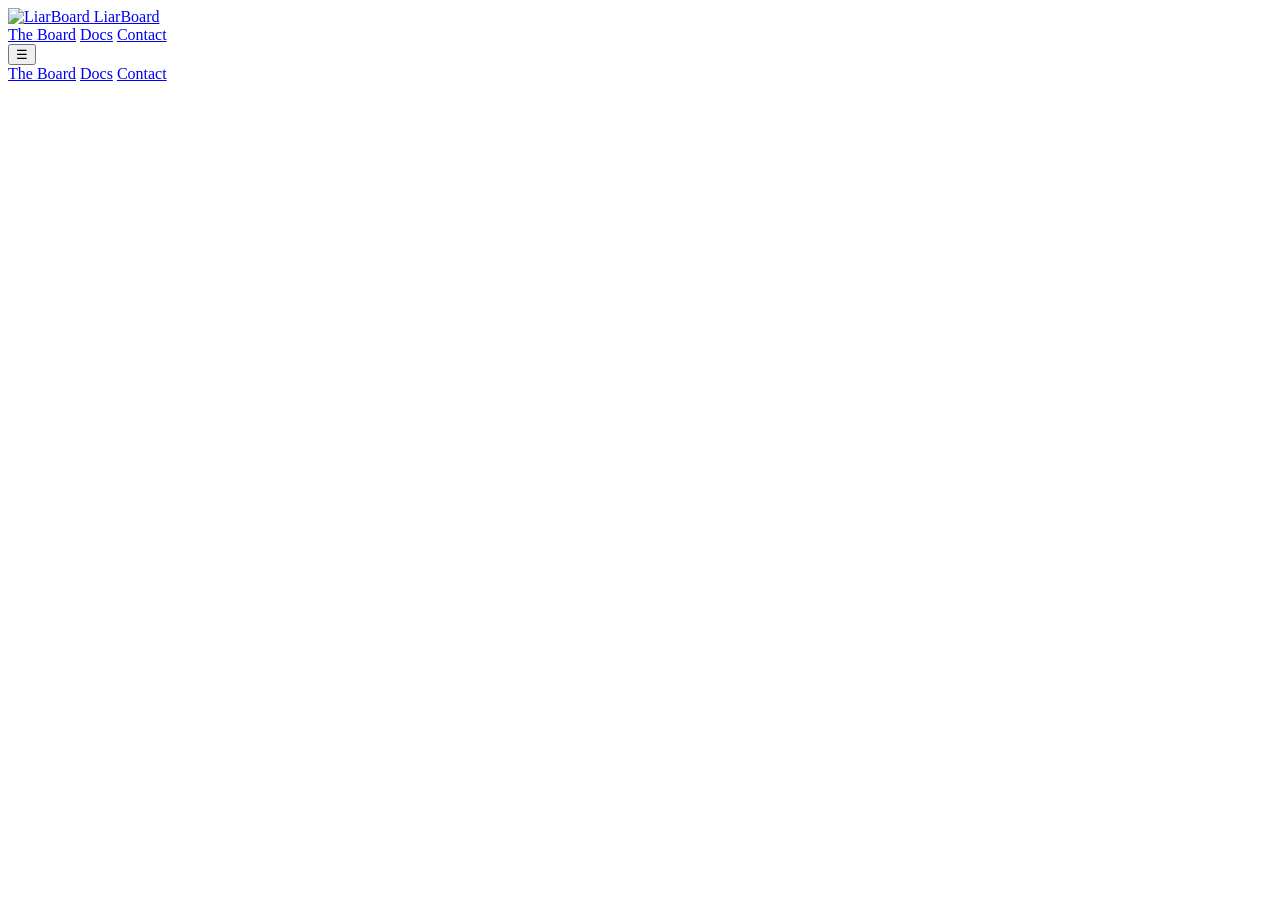
==== commit 991acd46: "Add files via upload" ====
--- a/index.html
+++ b/index.html
@@ -158,7 +158,7 @@
       <details class="doc-section">
         <summary>Important Note</summary>
         <div class="doc-content">
-          <p><strong>Current Status:</strong> LiarBoard is extremely new, currently in active development and is beta. Right now, there are not many entries on the Board | this will change soon. We are currently running on extremely limited resources. Although not likely, LiarBoard and it's resources could become unavailable at any time for any reason. If the site and/or it's resources become inactive please be understanding and know that we are working hard to fix it. During to the nature of our current development, information may be subject to change with/or without notification. Because we are extremely new and don't have loads of money and resources like large established sites or companies, any support you give us is invaluable. You can contact us any time at liarboard.buisness@gmail.com. If you have any suggestions, recommendations, reviews or any feedback please email us, it helps so much. While we are currently extremely small, we have plans to eventually track claims and truths of nearly every public figure and be a widely-known, reliable and accurate source of truth. You can also donate if you want to, and any amount would be super helpful to us. 
+          <p><strong>Current Status:</strong> LiarBoard is extremely new, currently in active development and is beta. Right now, there are not many entries on the Board | this will change soon. We are currently running on extremely limited resources. Although not likely, LiarBoard and it's resources could become unavailable at any time for any reason. If the site and/or it's resources become inactive please be understanding and know that we are working hard to fix it. During to the nature of our current development, information may be subject to change with/or without notification. Because we are extremely new and don't have loads of money and resources like large established sites or companies, any support you give us is invaluable. You can contact us any time at liarboard.business@gmail.com. If you have any suggestions, recommendations, reviews or any feedback please email us, it helps so much. While we are currently extremely small, we have plans to eventually track claims and truths of nearly every public figure and be a widely-known, reliable and accurate source of truth. You can also donate if you want to, and any amount would be super helpful to us. 
           <strong>Regards to public honesty:</strong>
           We don't track personal info. We, LiarBoard, also don't track users/visitors personal or public info. We believe everyone has a right to privacy/anonymity, but when making the decision to lie to large groups of people/public then that must be addressed. And so, anything a public figure says to the public that is false, is grounds to be added to the site. You can be private and even anonymous, or you can be public, there is really no in between.
           </p>
@@ -197,7 +197,7 @@
           </p><br>
           <p>
           <strong>Entities/Parties holding Legal authority and jurisdiction:</strong><br>
-           If a removal request or any other request is made by an entity/party containing/invoking legal credentials, authority, and/or threatening Legal ramifications, we are void from any legal penalties and/or any court-ordered penalty and do not wish to have such issues. If you are an entity/party with authority please just contact our administration at liarboard.business@gmail.com and we will do our absolute best to accommodate and take immediate action on any request you have, and make sure that you are provided with any information or resources that you may need. As stated before, our goal is not to harass or otherwise, but simply to speak the truth, nothing else. We do not wish to cause any legal issues, so please allow us to resolve any issues you may have without ramification to LiarBoard. You do not have to invoke any legal penalties on us, we conform to all applicable law and regulations, and if you, a legal entity or a party bearing a legal entity need us to make any changes just tell us and we will.</p>
+           If a removal request or any other request is made by an entity/party containing/invoking legal credentials, authority, and/or threatening Legal ramifications, we are void from any legal penalties and/or any court-ordered penalty and do not wish to have such issues. If you are an entity/party with authority please just contact our administration at liarboard.buisness@gmail.com and we will do our absolute best to accommodate and take immediate action on any request you have, and make sure that you are provided with any information or resources that you may need. As stated before, our goal is not to harass or otherwise, but simply to speak the truth, nothing else. We do not wish to cause any legal issues, so please allow us to resolve any issues you may have without ramification to LiarBoard. You do not have to invoke any legal penalties on us, we conform to all applicable law and regulations, and if you, a legal entity or a party bearing a legal entity need us to make any changes just tell us and we will.</p>
         </div>
       </details>
 
@@ -231,7 +231,7 @@
   <template id="tpl-contact">
     <section class="contact-page">
       <h1 class="page-title">Contribute to the Board</h1>
-      <p class="page-subtitle">Request adding or removing people from LiarBoard. Or email us directly at <strong>liarboard.business@gmail.com</strong>. You can email us using this email for any questions you have, etc, or otherwise. Do not hesitate to contact us for anything! We value our users and think of them more than just users. Users to us are more like guests or just people in our homes, therefore we will treat you as such, and to our best to help you with whatever you may need help with.</p>
+      <p class="page-subtitle">Request adding or removing people from LiarBoard. Or email us directly at <strong>liarboard.buisness@gmail.com</strong>. You can email us using this email for any questions you have, etc, or otherwise. Do not hesitate to contact us for anything! We value our users and think of them more than just users. Users to us are more like guests or just people in our homes, therefore we will treat you as such, and to our best to help you with whatever you may need help with.</p>
 
       <details class="doc-section" open>
         <summary>Request New People To Add</summary>
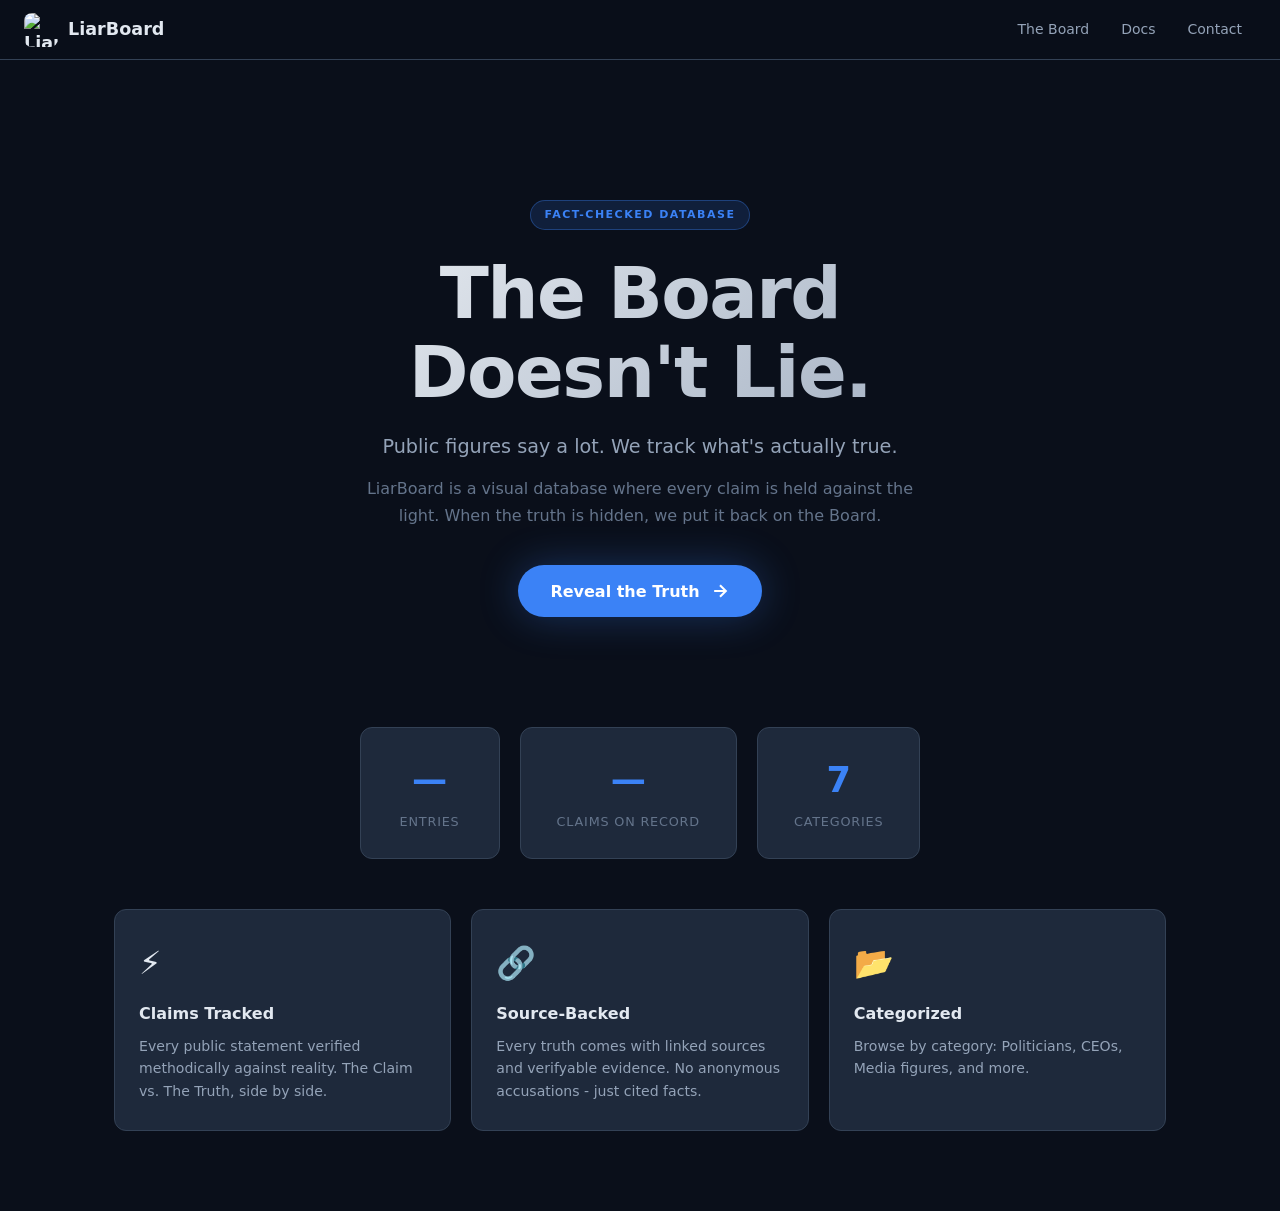
==== commit 060c301c: "Update index.html" ====
--- a/index.html
+++ b/index.html
@@ -231,7 +231,7 @@
   <template id="tpl-contact">
     <section class="contact-page">
       <h1 class="page-title">Contribute to the Board</h1>
-      <p class="page-subtitle">Request adding or removing people from LiarBoard. Or email us directly at <strong>liarboard.buisness@gmail.com</strong>. You can email us using this email for any questions you have, etc, or otherwise. Do not hesitate to contact us for anything! We value our users and think of them more than just users. Users to us are more like guests or just people in our homes, therefore we will treat you as such, and to our best to help you with whatever you may need help with.</p>
+      <p class="page-subtitle">Request adding or removing people from LiarBoard. Or email us directly at <strong>liarboard.business@gmail.com</strong>. You can email us using this email for any questions you have, etc, or otherwise. Do not hesitate to contact us for anything! We value our users and think of them more than just users. Users to us are more like guests or just people in our homes, therefore we will treat you as such, and to our best to help you with whatever you may need help with.</p>
 
       <details class="doc-section" open>
         <summary>Request New People To Add</summary>
--- a/styles/app.css
+++ b/styles/app.css
@@ -0,0 +1,815 @@
+/* ── Reset & Tokens ──────────────────────────────────────────────────────── */
+*, *::before, *::after { box-sizing: border-box; margin: 0; padding: 0; }
+
+:root {
+  --bg:        #0a0f1a;
+  --surface:   #0f172a;
+  --card:      #1e293b;
+  --border:    #334155;
+  --border2:   #475569;
+  --text:      #e2e8f0;
+  --muted:     #94a3b8;
+  --dim:       #64748b;
+  --accent:    #3b82f6;
+  --accent-h:  #2563eb;
+  --danger:    #ef4444;
+  --success:   #22c55e;
+  --warn:      #f59e0b;
+  --claim-bg:  rgba(127,29,29,0.18);
+  --claim-bd:  #7f1d1d;
+  --claim-tx:  #fca5a5;
+  --truth-bg:  rgba(20,83,45,0.18);
+  --truth-bd:  #14532d;
+  --truth-tx:  #86efac;
+  --navbar-h:  60px;
+  --bc-h:      40px;
+  --radius:    12px;
+  --radius-sm: 8px;
+  --shadow:    0 4px 24px rgba(0,0,0,0.4);
+}
+
+html { scroll-behavior: smooth; }
+
+body {
+  font-family: system-ui, -apple-system, 'Segoe UI', sans-serif;
+  background: var(--bg);
+  color: var(--text);
+  line-height: 1.6;
+  min-height: 100vh;
+}
+
+a { color: inherit; text-decoration: none; }
+button { font-family: inherit; cursor: pointer; }
+img { display: block; max-width: 100%; }
+
+/* ── Navbar ──────────────────────────────────────────────────────────────── */
+.navbar {
+  position: fixed;
+  top: 0; left: 0; right: 0;
+  height: var(--navbar-h);
+  background: rgba(10,15,26,0.95);
+  backdrop-filter: blur(12px);
+  border-bottom: 1px solid var(--border);
+  display: flex;
+  align-items: center;
+  justify-content: space-between;
+  padding: 0 24px;
+  z-index: 1000;
+}
+.nav-logo {
+  display: flex;
+  align-items: center;
+  gap: 10px;
+  font-weight: 700;
+  font-size: 1.1rem;
+  color: var(--text);
+}
+.nav-logo img { height: 34px; width: 34px; border-radius: 8px; object-fit: cover; }
+.nav-links { display: flex; gap: 4px; }
+.nav-link {
+  padding: 7px 14px;
+  border-radius: var(--radius-sm);
+  font-size: 14px;
+  color: var(--muted);
+  transition: color 0.2s, background 0.2s;
+}
+.nav-link:hover, .nav-link.active { color: var(--text); background: var(--card); }
+.nav-hamburger {
+  display: none;
+  background: none;
+  border: 1px solid var(--border);
+  color: var(--text);
+  padding: 6px 10px;
+  border-radius: var(--radius-sm);
+  font-size: 18px;
+}
+
+/* Mobile drawer */
+.nav-drawer {
+  display: none;
+  position: fixed;
+  top: var(--navbar-h);
+  left: 0; right: 0;
+  background: var(--surface);
+  border-bottom: 1px solid var(--border);
+  flex-direction: column;
+  z-index: 999;
+  transform: translateY(-100%);
+  transition: transform 0.25s ease;
+}
+.nav-drawer.open { transform: translateY(0); }
+.drawer-link {
+  padding: 16px 24px;
+  font-size: 15px;
+  color: var(--muted);
+  border-bottom: 1px solid var(--border);
+  transition: color 0.2s, background 0.2s;
+}
+.drawer-link:hover { color: var(--text); background: var(--card); }
+
+/* ── Breadcrumb ──────────────────────────────────────────────────────────── */
+.breadcrumb-bar {
+  position: fixed;
+  top: var(--navbar-h);
+  left: 0; right: 0;
+  height: var(--bc-h);
+  background: var(--surface);
+  border-bottom: 1px solid var(--border);
+  display: none;
+  align-items: center;
+  padding: 0 24px;
+  gap: 6px;
+  font-size: 13px;
+  z-index: 998;
+  overflow: hidden;
+  white-space: nowrap;
+}
+.bc-link { color: var(--accent); transition: color 0.15s; }
+.bc-link:hover { color: var(--accent-h); }
+.bc-sep { color: var(--dim); }
+.bc-current { color: var(--muted); overflow: hidden; text-overflow: ellipsis; }
+
+/* ── Main content offset ─────────────────────────────────────────────────── */
+#app {
+  padding-top: var(--navbar-h);
+  min-height: 100vh;
+}
+/* When breadcrumb is showing, push content down further */
+.breadcrumb-bar[style*="block"] ~ #app,
+.breadcrumb-bar:not([style*="none"]) ~ #app {
+  /* JS adds class instead — see below */
+}
+body.has-bc #app { padding-top: calc(var(--navbar-h) + var(--bc-h)); }
+
+/* ── Shared layout helpers ───────────────────────────────────────────────── */
+.page-wrap {
+  max-width: 1100px;
+  margin: 0 auto;
+  padding: 40px 24px 80px;
+}
+.page-header { text-align: center; margin-bottom: 40px; }
+.page-header h1 { font-size: 2rem; margin-bottom: 8px; }
+.page-header p  { color: var(--muted); }
+.page-title    { font-size: 2rem; margin-bottom: 8px; color: var(--text); }
+.page-subtitle { color: var(--muted); margin-bottom: 32px; }
+
+/* ── Buttons ─────────────────────────────────────────────────────────────── */
+.btn-primary {
+  display: inline-flex; align-items: center; gap: 8px;
+  background: var(--accent); color: #fff;
+  border: none; padding: 12px 24px; border-radius: var(--radius-sm);
+  font-size: 15px; font-weight: 600; transition: background 0.2s, transform 0.15s;
+}
+.btn-primary:hover { background: var(--accent-h); transform: translateY(-1px); }
+.btn-outline {
+  display: inline-block;
+  background: transparent; color: var(--text);
+  border: 1px solid var(--border2); padding: 10px 20px; border-radius: var(--radius-sm);
+  font-size: 14px; font-weight: 600; transition: background 0.2s, border-color 0.2s;
+}
+.btn-outline:hover { background: var(--card); border-color: var(--text); }
+.btn-green  { display:inline-block; background:var(--success); color:#fff; border:none; padding:10px 20px; border-radius:var(--radius-sm); font-size:14px; font-weight:600; cursor:pointer; transition:background 0.2s; }
+.btn-green:hover  { background:#16a34a; }
+.btn-red    { display:inline-block; background:var(--danger); color:#fff; border:none; padding:10px 20px; border-radius:var(--radius-sm); font-size:14px; font-weight:600; cursor:pointer; transition:background 0.2s; }
+.btn-red:hover    { background:#dc2626; }
+
+/* ── Loading / error / empty states ─────────────────────────────────────── */
+.load-msg {
+  text-align: center;
+  padding: 60px 20px;
+  color: var(--dim);
+  font-size: 1rem;
+}
+.load-msg.error { color: var(--danger); }
+.empty-state { text-align: center; padding: 60px 20px; color: var(--dim); }
+.empty-state p { margin-bottom: 16px; }
+
+/* ═══════════════════════════════════════════════════════════════════════════ */
+/* LANDING PAGE                                                                 */
+/* ═══════════════════════════════════════════════════════════════════════════ */
+.landing { max-width: 1100px; margin: 0 auto; padding: 60px 24px 80px; }
+
+.landing-hero {
+  text-align: center;
+  padding: 80px 20px 60px;
+}
+.landing-badge {
+  display: inline-block;
+  background: rgba(59,130,246,0.15);
+  color: var(--accent);
+  border: 1px solid rgba(59,130,246,0.35);
+  font-size: 11px;
+  font-weight: 700;
+  letter-spacing: 1.5px;
+  padding: 5px 14px;
+  border-radius: 99px;
+  margin-bottom: 24px;
+  text-transform: uppercase;
+}
+.landing-title {
+  font-size: clamp(2.6rem, 7vw, 4.5rem);
+  font-weight: 800;
+  line-height: 1.1;
+  letter-spacing: -1.5px;
+  margin-bottom: 20px;
+  background: linear-gradient(135deg, #f8fafc 0%, #94a3b8 100%);
+  -webkit-background-clip: text;
+  -webkit-text-fill-color: transparent;
+  background-clip: text;
+}
+.landing-sub {
+  font-size: 1.2rem;
+  color: var(--muted);
+  margin-bottom: 12px;
+}
+.landing-desc {
+  font-size: 1rem;
+  color: var(--dim);
+  max-width: 560px;
+  margin: 0 auto 36px;
+  line-height: 1.7;
+}
+.cta-btn {
+  display: inline-flex;
+  align-items: center;
+  gap: 10px;
+  background: var(--accent);
+  color: #fff;
+  border: none;
+  padding: 16px 32px;
+  border-radius: 999px;
+  font-size: 1rem;
+  font-weight: 700;
+  cursor: pointer;
+  transition: background 0.2s, transform 0.2s, box-shadow 0.2s;
+  box-shadow: 0 0 40px rgba(59,130,246,0.3);
+}
+.cta-btn:hover {
+  background: var(--accent-h);
+  transform: translateY(-2px);
+  box-shadow: 0 0 60px rgba(59,130,246,0.5);
+}
+
+.landing-stats {
+  display: flex;
+  justify-content: center;
+  gap: 20px;
+  flex-wrap: wrap;
+  margin: 50px 0;
+}
+.stat-card {
+  background: var(--card);
+  border: 1px solid var(--border);
+  border-radius: var(--radius);
+  padding: 24px 36px;
+  text-align: center;
+  min-width: 140px;
+}
+.stat-num  { display: block; font-size: 2.2rem; font-weight: 800; color: var(--accent); }
+.stat-label { font-size: 0.8rem; color: var(--dim); text-transform: uppercase; letter-spacing: 0.8px; margin-top: 4px; }
+
+.landing-features {
+  display: grid;
+  grid-template-columns: repeat(auto-fit, minmax(240px, 1fr));
+  gap: 20px;
+  margin-top: 20px;
+}
+.feature-card {
+  background: var(--card);
+  border: 1px solid var(--border);
+  border-radius: var(--radius);
+  padding: 28px 24px;
+}
+.feature-icon { font-size: 2rem; margin-bottom: 12px; }
+.feature-card h3 { font-size: 1rem; font-weight: 700; margin-bottom: 8px; }
+.feature-card p  { font-size: 0.88rem; color: var(--muted); line-height: 1.6; }
+
+/* ═══════════════════════════════════════════════════════════════════════════ */
+/* BOARD (CATEGORY PICKER)                                                      */
+/* ═══════════════════════════════════════════════════════════════════════════ */
+.board-page {
+  max-width: 1000px;
+  margin: 0 auto;
+  padding: 40px 24px 80px;
+}
+.category-grid {
+  display: grid;
+  grid-template-columns: repeat(auto-fill, minmax(220px, 1fr));
+  gap: 16px;
+}
+.category-card {
+  background: var(--card);
+  border: 1px solid var(--border);
+  border-radius: var(--radius);
+  padding: 28px 22px;
+  cursor: pointer;
+  text-decoration: none;
+  color: var(--text);
+  transition: border-color 0.2s, transform 0.2s, box-shadow 0.2s;
+  position: relative;
+  display: block;
+}
+.category-card:hover {
+  border-color: var(--accent);
+  transform: translateY(-4px);
+  box-shadow: 0 12px 30px rgba(0,0,0,0.3);
+}
+.cat-icon  { font-size: 2rem; margin-bottom: 10px; }
+.cat-name  { font-size: 1.1rem; font-weight: 700; margin-bottom: 4px; }
+.cat-desc  { font-size: 0.82rem; color: var(--muted); line-height: 1.5; margin-bottom: 12px; }
+.cat-arrow { position: absolute; top: 50%; right: 20px; transform: translateY(-50%); color: var(--dim); font-size: 1.4rem; transition: right 0.2s, color 0.2s; }
+.category-card:hover .cat-arrow { right: 14px; color: var(--accent); }
+
+/* ═══════════════════════════════════════════════════════════════════════════ */
+/* CATEGORY LIST PAGE                                                           */
+/* ═══════════════════════════════════════════════════════════════════════════ */
+.category-page {
+  max-width: 860px;
+  margin: 0 auto;
+  padding: 36px 24px 80px;
+}
+.cat-toolbar {
+  display: flex;
+  gap: 10px;
+  flex-wrap: wrap;
+  margin-top: 16px;
+  justify-content: center;
+}
+.cat-toolbar input,
+.cat-toolbar select {
+  background: var(--card);
+  border: 1px solid var(--border2);
+  color: var(--text);
+  padding: 10px 14px;
+  border-radius: var(--radius-sm);
+  font-size: 14px;
+  min-width: 160px;
+  flex: 1;
+}
+.cat-toolbar input:focus,
+.cat-toolbar select:focus { outline: none; border-color: var(--accent); }
+
+/* Person row (list layout) */
+.people-list { display: flex; flex-direction: column; gap: 12px; }
+
+.person-row {
+  display: flex;
+  align-items: center;
+  gap: 16px;
+  background: var(--card);
+  border: 1px solid var(--border);
+  border-radius: var(--radius);
+  padding: 14px 16px;
+  text-decoration: none;
+  color: var(--text);
+  transition: border-color 0.2s, transform 0.15s, box-shadow 0.15s;
+  cursor: pointer;
+}
+.person-row:hover {
+  border-color: var(--accent);
+  transform: translateX(4px);
+  box-shadow: 0 4px 20px rgba(0,0,0,0.25);
+}
+.row-img {
+  width: 70px;
+  height: 70px;
+  border-radius: 10px;
+  object-fit: cover;
+  flex-shrink: 0;
+  background: var(--surface);
+}
+.row-info { flex: 1; min-width: 0; }
+.row-name { font-size: 1rem; font-weight: 700; margin-bottom: 4px; white-space: nowrap; overflow: hidden; text-overflow: ellipsis; }
+.row-meta { display: flex; flex-wrap: wrap; gap: 6px; align-items: center; margin-bottom: 4px; }
+.row-class { font-size: 12px; color: var(--muted); }
+.row-lvl   { font-size: 12px; color: var(--dim); border: 1px solid var(--border); padding: 1px 7px; border-radius: 99px; }
+.claim-pill  { font-size: 11px; background: rgba(239,68,68,0.12); color: #f87171; border: 1px solid rgba(239,68,68,0.25); padding: 1px 8px; border-radius: 99px; font-weight: 600; }
+.debunk-pill { font-size: 11px; background: rgba(245,158,11,0.12); color: #fbbf24; border: 1px solid rgba(245,158,11,0.25); padding: 1px 8px; border-radius: 99px; font-weight: 600; }
+.row-bio  { font-size: 0.82rem; color: var(--muted); margin: 4px 0; overflow: hidden; display: -webkit-box; -webkit-line-clamp: 2; -webkit-box-orient: vertical; }
+.row-date { font-size: 11px; color: var(--dim); margin-top: 2px; }
+.row-arrow { color: var(--dim); font-size: 1.5rem; flex-shrink: 0; transition: color 0.2s; }
+.person-row:hover .row-arrow { color: var(--accent); }
+
+.load-more-btn {
+  background: var(--card);
+  color: var(--text);
+  border: 1px solid var(--border2);
+  padding: 12px 32px;
+  border-radius: var(--radius-sm);
+  font-size: 14px;
+  font-weight: 600;
+  cursor: pointer;
+  transition: background 0.2s, border-color 0.2s;
+}
+.load-more-btn:hover { background: var(--border); border-color: var(--text); }
+
+/* ═══════════════════════════════════════════════════════════════════════════ */
+/* PERSON DETAIL PAGE                                                           */
+/* ═══════════════════════════════════════════════════════════════════════════ */
+.person-page {
+  max-width: 900px;
+  margin: 0 auto;
+  padding: 36px 24px 80px;
+}
+.person-hero {
+  display: grid;
+  grid-template-columns: 420px 1fr;
+  gap: 36px;
+  margin-bottom: 40px;
+  align-items: start;
+}
+
+/* Gallery */
+.person-gallery { width: 100%; }
+.gallery-main-wrap {
+  position: relative;
+  border-radius: var(--radius);
+  overflow: hidden;
+  background: var(--surface);
+  aspect-ratio: 4/3;
+}
+.gallery-main {
+  width: 100%;
+  height: 100%;
+  object-fit: cover;
+  display: block;
+}
+.gal-btn {
+  position: absolute;
+  top: 50%;
+  transform: translateY(-50%);
+  background: rgba(0,0,0,0.65);
+  color: #fff;
+  border: 1px solid rgba(255,255,255,0.2);
+  padding: 12px 10px;
+  font-size: 18px;
+  cursor: pointer;
+  transition: background 0.2s;
+  user-select: none;
+  line-height: 1;
+  z-index: 5;
+}
+.gal-btn:hover { background: rgba(0,0,0,0.9); }
+.gal-prev { left: 0;  border-radius: 0 6px 6px 0; }
+.gal-next { right: 0; border-radius: 6px 0 0 6px; }
+.gal-counter {
+  position: absolute;
+  bottom: 10px; left: 50%;
+  transform: translateX(-50%);
+  background: rgba(0,0,0,0.72);
+  color: #fff;
+  padding: 3px 12px;
+  border-radius: 20px;
+  font-size: 12px;
+  pointer-events: none;
+  border: 1px solid rgba(255,255,255,0.15);
+}
+.gallery-thumbs {
+  display: flex;
+  gap: 8px;
+  margin-top: 10px;
+  flex-wrap: wrap;
+}
+.gallery-thumbs .thumb {
+  width: 60px;
+  height: 60px;
+  border-radius: 8px;
+  object-fit: cover;
+  cursor: pointer;
+  border: 2px solid transparent;
+  transition: border-color 0.2s, opacity 0.2s;
+  opacity: 0.65;
+}
+.gallery-thumbs .thumb:hover { opacity: 0.9; }
+.gallery-thumbs .thumb.active { border-color: var(--accent); opacity: 1; }
+
+/* Person header info */
+.person-class-badge {
+  display: inline-block;
+  background: rgba(59,130,246,0.12);
+  color: var(--accent);
+  border: 1px solid rgba(59,130,246,0.3);
+  font-size: 13px;
+  font-weight: 600;
+  padding: 4px 12px;
+  border-radius: 99px;
+  margin-bottom: 12px;
+}
+.person-name { font-size: 2rem; font-weight: 800; margin-bottom: 10px; letter-spacing: -0.5px; }
+.person-meta-row { display: flex; gap: 10px; align-items: center; flex-wrap: wrap; margin-bottom: 8px; }
+.person-lvl  { font-size: 13px; color: var(--muted); border: 1px solid var(--border); padding: 3px 10px; border-radius: 99px; }
+.debunk-badge { font-size: 13px; background: rgba(245,158,11,0.12); color: #fbbf24; border: 1px solid rgba(245,158,11,0.25); padding: 3px 10px; border-radius: 99px; font-weight: 600; }
+.person-dates { font-size: 12px; color: var(--dim); margin-bottom: 14px; display: flex; gap: 14px; flex-wrap: wrap; }
+.person-bio { font-size: 0.95rem; color: var(--muted); line-height: 1.7; }
+
+/* Claim / Truth section */
+.claim-truth-section {
+  border: 1px solid var(--border);
+  border-radius: var(--radius);
+  overflow: hidden;
+  margin-bottom: 32px;
+}
+.ct-tabs { display: flex; }
+.ct-tab {
+  flex: 1;
+  padding: 14px 10px;
+  border: none;
+  cursor: pointer;
+  font-size: 14px;
+  font-weight: 700;
+  background: var(--card);
+  color: var(--dim);
+  transition: background 0.18s, color 0.18s;
+}
+.ct-tab:hover:not(.active) { background: var(--border); color: var(--text); }
+#claimTab.active { background: var(--claim-bd); color: var(--claim-tx); }
+#truthTab.active { background: var(--truth-bd); color: var(--truth-tx); }
+
+.ct-panel { padding: 24px; }
+.claim-panel { background: var(--claim-bg); border-top: 1px solid var(--claim-bd); color: var(--claim-tx); }
+.truth-panel { background: var(--truth-bg); border-top: 1px solid var(--truth-bd); color: var(--truth-tx); }
+.ct-label { font-size: 10px; font-weight: 700; text-transform: uppercase; letter-spacing: 1.5px; opacity: 0.7; margin-bottom: 10px; }
+.ct-panel p { font-size: 1rem; line-height: 1.7; }
+
+/* Sources */
+.sources-block { margin-top: 20px; padding-top: 20px; border-top: 1px solid rgba(255,255,255,0.08); }
+.sources-title { font-size: 12px; font-weight: 700; text-transform: uppercase; letter-spacing: 1px; opacity: 0.7; margin-bottom: 10px; }
+.sources-links { display: flex; flex-wrap: wrap; gap: 8px; }
+.source-link {
+  display: inline-block;
+  background: rgba(255,255,255,0.07);
+  color: #60a5fa;
+  text-decoration: none;
+  padding: 5px 12px;
+  border-radius: var(--radius-sm);
+  font-size: 13px;
+  border: 1px solid var(--border);
+  transition: background 0.18s;
+}
+.source-link:hover { background: var(--border); color: #93c5fd; }
+
+.person-back-row { margin-top: 32px; padding-top: 24px; border-top: 1px solid var(--border); }
+
+/* ═══════════════════════════════════════════════════════════════════════════ */
+/* DOCS / CONTACT                                                               */
+/* ═══════════════════════════════════════════════════════════════════════════ */
+.docs-page, .contact-page {
+  max-width: 760px;
+  margin: 0 auto;
+  padding: 40px 24px 80px;
+}
+.doc-section {
+  background: var(--card);
+  border: 1px solid var(--border);
+  border-radius: var(--radius);
+  margin-bottom: 14px;
+  overflow: hidden;
+}
+.doc-section summary {
+  padding: 18px 22px;
+  font-size: 1rem;
+  font-weight: 700;
+  color: var(--text);
+  cursor: pointer;
+  list-style: none;
+  background: var(--surface);
+  transition: background 0.18s;
+  display: flex;
+  align-items: center;
+  justify-content: space-between;
+}
+.doc-section summary::after { content: "›"; font-size: 1.3rem; color: var(--dim); transition: transform 0.2s; }
+.doc-section[open] summary::after { transform: rotate(90deg); }
+.doc-section summary:hover { background: var(--card); }
+.doc-content {
+  padding: 20px 22px;
+  border-top: 1px solid var(--border);
+  display: flex;
+  flex-direction: column;
+  gap: 12px;
+}
+.doc-content p { font-size: 0.93rem; color: var(--muted); line-height: 1.7; }
+.doc-content strong { color: var(--text); }
+
+/* Contact form elements */
+.name-entry { margin-bottom: 10px; }
+.name-input {
+  width: 100%;
+  max-width: 480px;
+  background: var(--surface);
+  border: 1px solid var(--border2);
+  color: var(--text);
+  padding: 10px 14px;
+  border-radius: var(--radius-sm);
+  font-size: 15px;
+}
+.name-input:focus { outline: none; border-color: var(--accent); }
+.btn-row { display: flex; gap: 10px; flex-wrap: wrap; margin-top: 14px; }
+.output-box {
+  width: 100%;
+  height: 140px;
+  background: #000;
+  color: #00ff88;
+  border: 1px solid var(--border);
+  border-radius: var(--radius-sm);
+  padding: 14px;
+  font-family: monospace;
+  font-size: 13px;
+  resize: none;
+}
+
+/* ═══════════════════════════════════════════════════════════════════════════ */
+/* 404 PAGE                                                                     */
+/* ═══════════════════════════════════════════════════════════════════════════ */
+.not-found {
+  text-align: center;
+  padding: 100px 24px;
+}
+.not-found h1 { font-size: 6rem; font-weight: 800; color: var(--dim); margin-bottom: 12px; }
+.not-found p  { color: var(--muted); margin-bottom: 24px; }
+
+/* ═══════════════════════════════════════════════════════════════════════════ */
+/* RESPONSIVE                                                                   */
+/* ═══════════════════════════════════════════════════════════════════════════ */
+@media (max-width: 860px) {
+  .person-hero { grid-template-columns: 1fr; }
+  .gallery-main-wrap { max-height: 320px; }
+}
+@media (max-width: 680px) {
+  .nav-links { display: none; }
+  .nav-hamburger { display: block; }
+  .nav-drawer { display: flex; }
+  .landing-hero { padding: 50px 10px 40px; }
+  .landing-stats { gap: 12px; }
+  .stat-card { padding: 16px 22px; min-width: 110px; }
+  .category-grid { grid-template-columns: 1fr 1fr; }
+  .person-row { gap: 12px; }
+  .row-img { width: 56px; height: 56px; }
+  .person-name { font-size: 1.5rem; }
+}
+@media (max-width: 420px) {
+  .category-grid { grid-template-columns: 1fr; }
+  .cat-toolbar { flex-direction: column; }
+  .person-page, .category-page, .board-page { padding-left: 14px; padding-right: 14px; }
+  .stat-num { font-size: 1.7rem; }
+}
+
+/* ═══════════════════════════════════════════════════════════════════════════ */
+/* MULTI-CLAIM ENTRIES                                                          */
+/* ═══════════════════════════════════════════════════════════════════════════ */
+
+/* Count badge on the tab button (shows number of claims/truths) */
+.ct-count {
+  display: inline-flex;
+  align-items: center;
+  justify-content: center;
+  background: rgba(255,255,255,0.15);
+  border-radius: 10px;
+  font-size: 11px;
+  font-weight: 700;
+  min-width: 20px;
+  height: 18px;
+  padding: 0 5px;
+  margin-left: 5px;
+  vertical-align: middle;
+}
+
+/* Individual claim/truth entry card */
+.ct-entry {
+  position: relative;
+  border-radius: var(--radius-sm, 8px);
+  padding: 16px 18px 14px;
+  margin-bottom: 12px;
+  line-height: 1.65;
+}
+.ct-entry:last-child { margin-bottom: 0; }
+
+.ct-entry-claim {
+  background: rgba(239,68,68,0.08);
+  border: 1px solid rgba(239,68,68,0.20);
+}
+.ct-entry-truth {
+  background: rgba(34,197,94,0.08);
+  border: 1px solid rgba(34,197,94,0.20);
+}
+
+/* Numbered badge for entries when there are multiple */
+.ct-entry-badge {
+  display: inline-block;
+  font-size: 10px;
+  font-weight: 800;
+  letter-spacing: 0.05em;
+  color: var(--muted, #94a3b8);
+  background: rgba(255,255,255,0.07);
+  border-radius: 4px;
+  padding: 1px 6px;
+  margin-bottom: 8px;
+}
+
+.ct-entry p {
+  margin: 0;
+  color: var(--text, #e2e8f0);
+  font-size: 0.95rem;
+  white-space: pre-line;
+}
+
+.ct-empty {
+  color: var(--muted, #64748b);
+  font-style: italic;
+  margin: 0;
+}
+
+/* ── Accordion (multiple claim/truth entries) ─────────────────────── */
+.ct-accordion {
+  display: flex;
+  flex-direction: column;
+  gap: 8px;
+}
+
+.ct-accordion-item {
+  border-radius: var(--radius-sm, 8px);
+  overflow: hidden;
+  transition: box-shadow 0.18s;
+}
+.ct-accordion-item.ct-entry-claim {
+  background: rgba(239,68,68,0.07);
+  border: 1px solid rgba(239,68,68,0.22);
+}
+.ct-accordion-item.ct-entry-truth {
+  background: rgba(34,197,94,0.07);
+  border: 1px solid rgba(34,197,94,0.22);
+}
+
+.ct-accordion-summary {
+  display: flex;
+  align-items: center;
+  gap: 10px;
+  padding: 13px 16px;
+  cursor: pointer;
+  list-style: none;
+  user-select: none;
+  transition: background 0.15s;
+}
+.ct-accordion-summary::-webkit-details-marker { display: none; }
+
+.ct-accordion-item.ct-entry-claim .ct-accordion-summary:hover  { background: rgba(239,68,68,0.12); }
+.ct-accordion-item.ct-entry-truth .ct-accordion-summary:hover  { background: rgba(34,197,94,0.12); }
+
+.ct-accordion-item[open] .ct-accordion-summary {
+  border-bottom: 1px solid rgba(255,255,255,0.07);
+}
+
+.ct-accordion-num {
+  flex-shrink: 0;
+  font-size: 10px;
+  font-weight: 800;
+  letter-spacing: 0.05em;
+  color: var(--muted, #94a3b8);
+  background: rgba(255,255,255,0.07);
+  border-radius: 4px;
+  padding: 2px 7px;
+}
+
+.ct-accordion-preview {
+  flex: 1;
+  font-size: 0.9rem;
+  font-weight: 500;
+  color: var(--text, #e2e8f0);
+  white-space: nowrap;
+  overflow: hidden;
+  text-overflow: ellipsis;
+  opacity: 0.85;
+}
+
+.ct-accordion-chevron {
+  flex-shrink: 0;
+  font-size: 18px;
+  font-weight: 300;
+  color: var(--muted, #94a3b8);
+  transition: transform 0.2s;
+  line-height: 1;
+}
+.ct-accordion-item[open] .ct-accordion-chevron {
+  transform: rotate(90deg);
+}
+
+.ct-accordion-body {
+  padding: 14px 18px 16px;
+}
+.ct-accordion-body p {
+  margin: 0;
+  color: var(--text, #e2e8f0);
+  font-size: 0.95rem;
+  line-height: 1.7;
+  white-space: pre-line;
+  word-break: break-word;
+}
+/* Style inline backtick separators between lines */
+.ct-accordion-body p .ct-sep {
+  display: inline-block;
+  margin: 0 4px;
+  color: var(--muted, #64748b);
+  font-weight: 700;
+  opacity: 0.6;
+  user-select: none;
+}
